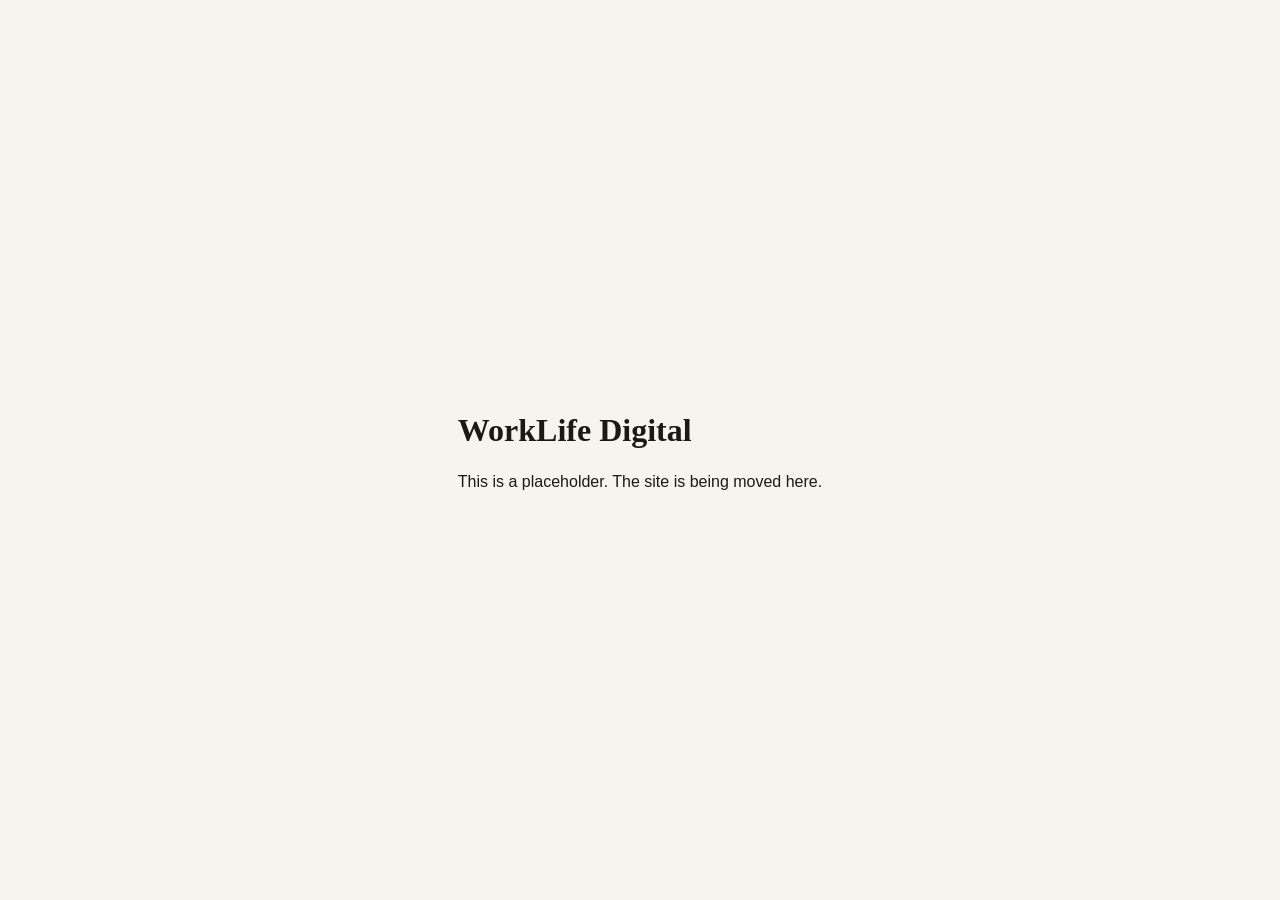
==== index.html @ 9ebdbbd0 "Add a placeholder page for worklife.digital. Co-authored-by: Cursor <cursoragent@cursor.com>" ====
<!DOCTYPE html>
<html lang="en">
<head>
  <meta charset="utf-8">
  <meta name="viewport" content="width=device-width, initial-scale=1">
  <title>WorkLife Digital</title>
  <style>
    body {
      margin: 0;
      min-height: 100vh;
      display: grid;
      place-items: center;
      font-family: Georgia, "Times New Roman", serif;
      background: #f6f4ef;
      color: #1c1915;
    }
    main {
      max-width: 36rem;
      padding: 2rem;
    }
    p {
      font-family: "Segoe UI", sans-serif;
      line-height: 1.5;
    }
  </style>
</head>
<body>
  <main>
    <h1>WorkLife Digital</h1>
    <p>This is a placeholder. The site is being moved here.</p>
  </main>
</body>
</html>
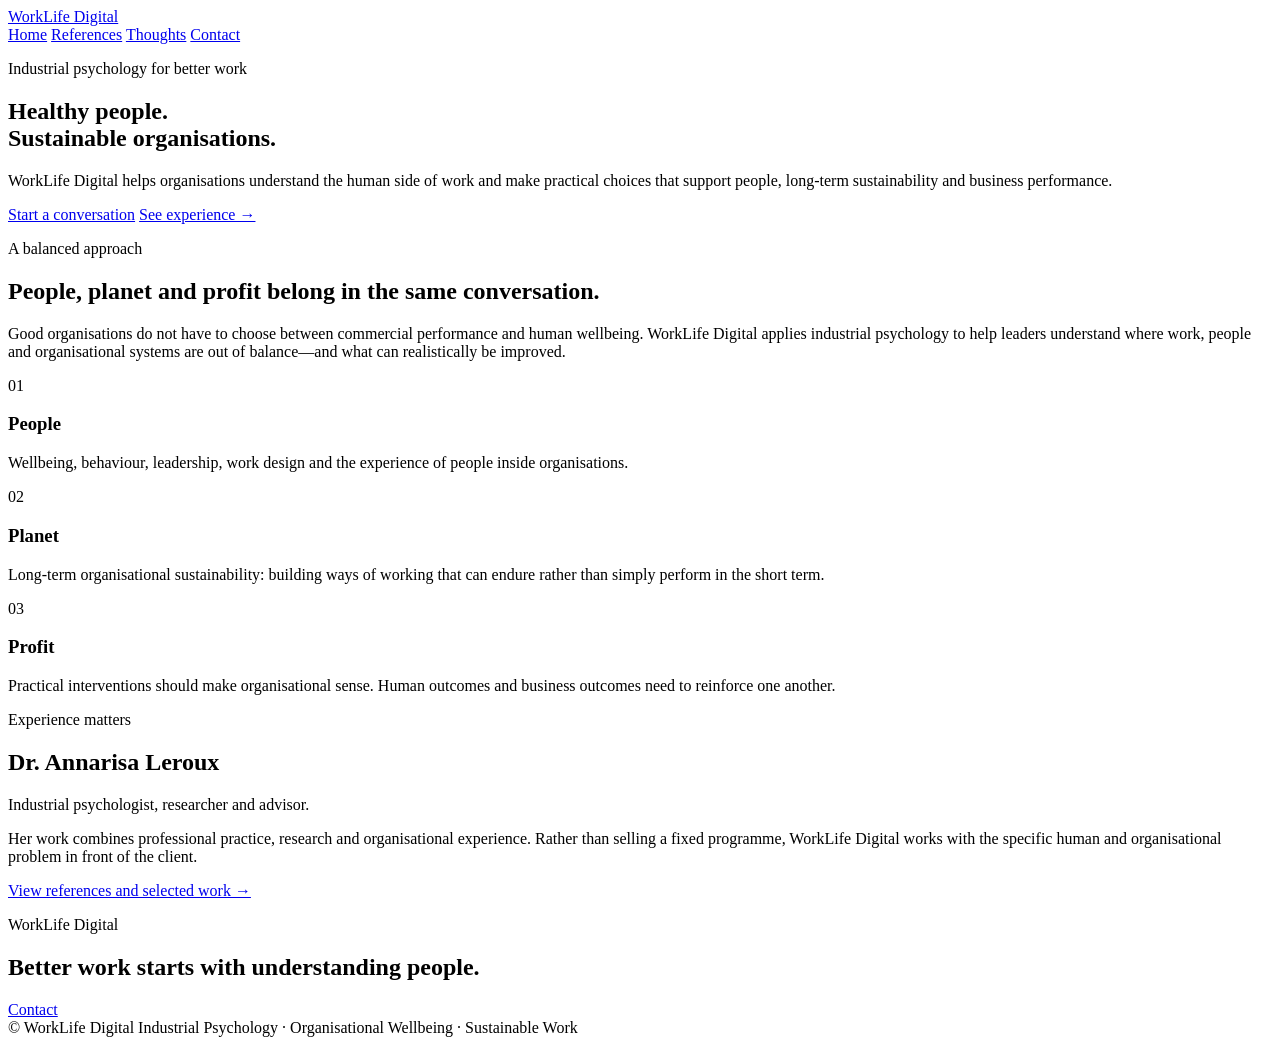
==== commit 8f428e83: "Create simple WorkLife Digital home page" ====
--- a/index.html
+++ b/index.html
@@ -1,33 +1,85 @@
-<!DOCTYPE html>
+<!doctype html>
 <html lang="en">
 <head>
   <meta charset="utf-8">
-  <meta name="viewport" content="width=device-width, initial-scale=1">
-  <title>WorkLife Digital</title>
-  <style>
-    body {
-      margin: 0;
-      min-height: 100vh;
-      display: grid;
-      place-items: center;
-      font-family: Georgia, "Times New Roman", serif;
-      background: #f6f4ef;
-      color: #1c1915;
-    }
-    main {
-      max-width: 36rem;
-      padding: 2rem;
-    }
-    p {
-      font-family: "Segoe UI", sans-serif;
-      line-height: 1.5;
-    }
-  </style>
+  <meta name="viewport" content="width=device-width,initial-scale=1">
+  <meta name="description" content="WorkLife Digital helps organisations create healthier, more sustainable and commercially sound workplaces through industrial psychology.">
+  <title>WorkLife Digital | Industrial Psychology for Sustainable Work</title>
+  <link rel="stylesheet" href="styles.css">
 </head>
 <body>
+  <header class="site-header">
+    <a class="brand" href="index.html">WorkLife Digital</a>
+    <nav aria-label="Primary">
+      <a class="active" href="index.html">Home</a>
+      <a href="references.html">References</a>
+      <a href="thoughts.html">Thoughts</a>
+      <a href="contact.html">Contact</a>
+    </nav>
+  </header>
+
   <main>
-    <h1>WorkLife Digital</h1>
-    <p>This is a placeholder. The site is being moved here.</p>
+    <section class="hero">
+      <div class="hero-copy">
+        <p class="eyebrow">Industrial psychology for better work</p>
+        <h1>Healthy people.<br>Sustainable organisations.</h1>
+        <p class="lead">WorkLife Digital helps organisations understand the human side of work and make practical choices that support people, long-term sustainability and business performance.</p>
+        <div class="actions">
+          <a class="button" href="contact.html">Start a conversation</a>
+          <a class="text-link" href="references.html">See experience →</a>
+        </div>
+      </div>
+      <div class="hero-image" role="img" aria-label="WorkLife Digital"></div>
+    </section>
+
+    <section class="balance section">
+      <div>
+        <p class="eyebrow">A balanced approach</p>
+        <h2>People, planet and profit belong in the same conversation.</h2>
+      </div>
+      <p>Good organisations do not have to choose between commercial performance and human wellbeing. WorkLife Digital applies industrial psychology to help leaders understand where work, people and organisational systems are out of balance—and what can realistically be improved.</p>
+    </section>
+
+    <section class="three-up section" aria-label="People Planet Profit">
+      <article>
+        <span>01</span>
+        <h3>People</h3>
+        <p>Wellbeing, behaviour, leadership, work design and the experience of people inside organisations.</p>
+      </article>
+      <article>
+        <span>02</span>
+        <h3>Planet</h3>
+        <p>Long-term organisational sustainability: building ways of working that can endure rather than simply perform in the short term.</p>
+      </article>
+      <article>
+        <span>03</span>
+        <h3>Profit</h3>
+        <p>Practical interventions should make organisational sense. Human outcomes and business outcomes need to reinforce one another.</p>
+      </article>
+    </section>
+
+    <section class="profile section">
+      <div>
+        <p class="eyebrow">Experience matters</p>
+        <h2>Dr. Annarisa Leroux</h2>
+      </div>
+      <div>
+        <p class="lead small">Industrial psychologist, researcher and advisor.</p>
+        <p>Her work combines professional practice, research and organisational experience. Rather than selling a fixed programme, WorkLife Digital works with the specific human and organisational problem in front of the client.</p>
+        <a class="text-link" href="references.html">View references and selected work →</a>
+      </div>
+    </section>
+
+    <section class="cta section">
+      <p class="eyebrow">WorkLife Digital</p>
+      <h2>Better work starts with understanding people.</h2>
+      <a class="button light" href="contact.html">Contact</a>
+    </section>
   </main>
+
+  <footer>
+    <span>© WorkLife Digital</span>
+    <span>Industrial Psychology · Organisational Wellbeing · Sustainable Work</span>
+  </footer>
 </body>
-</html>
+</html>
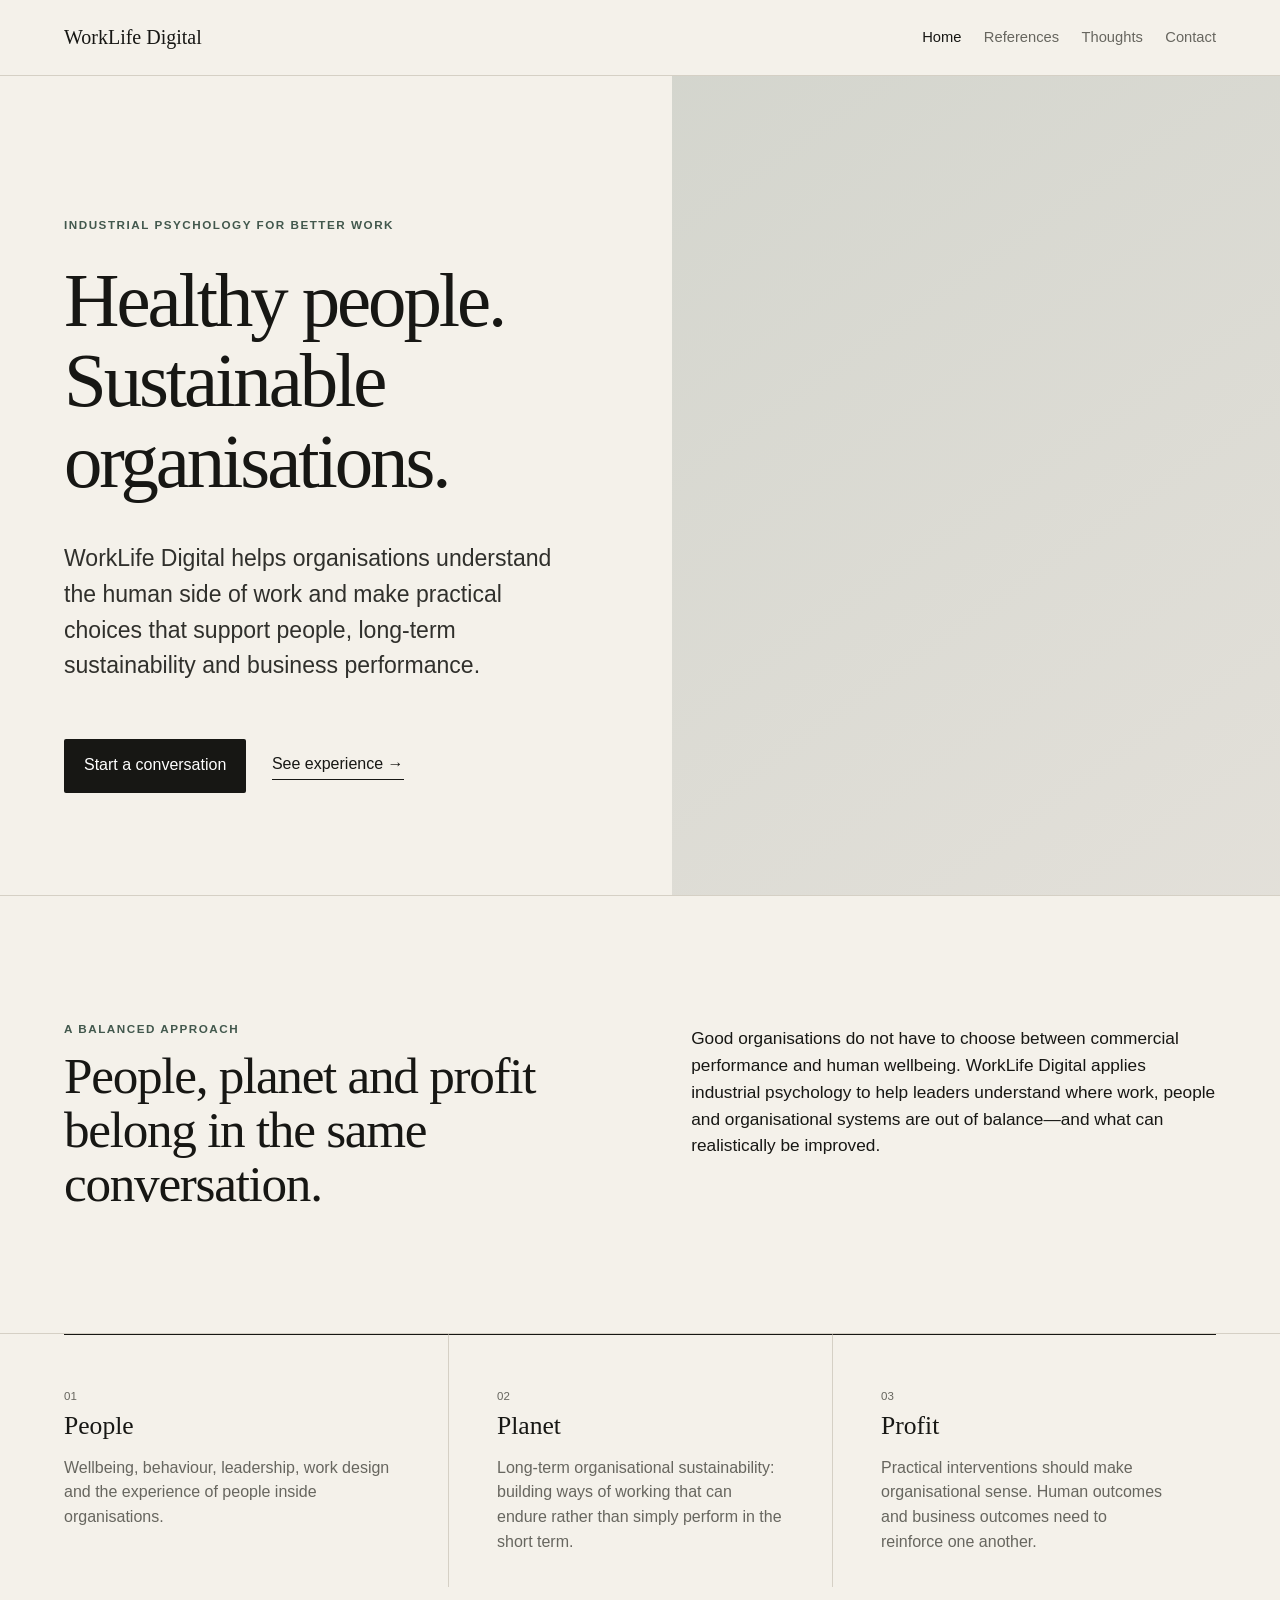
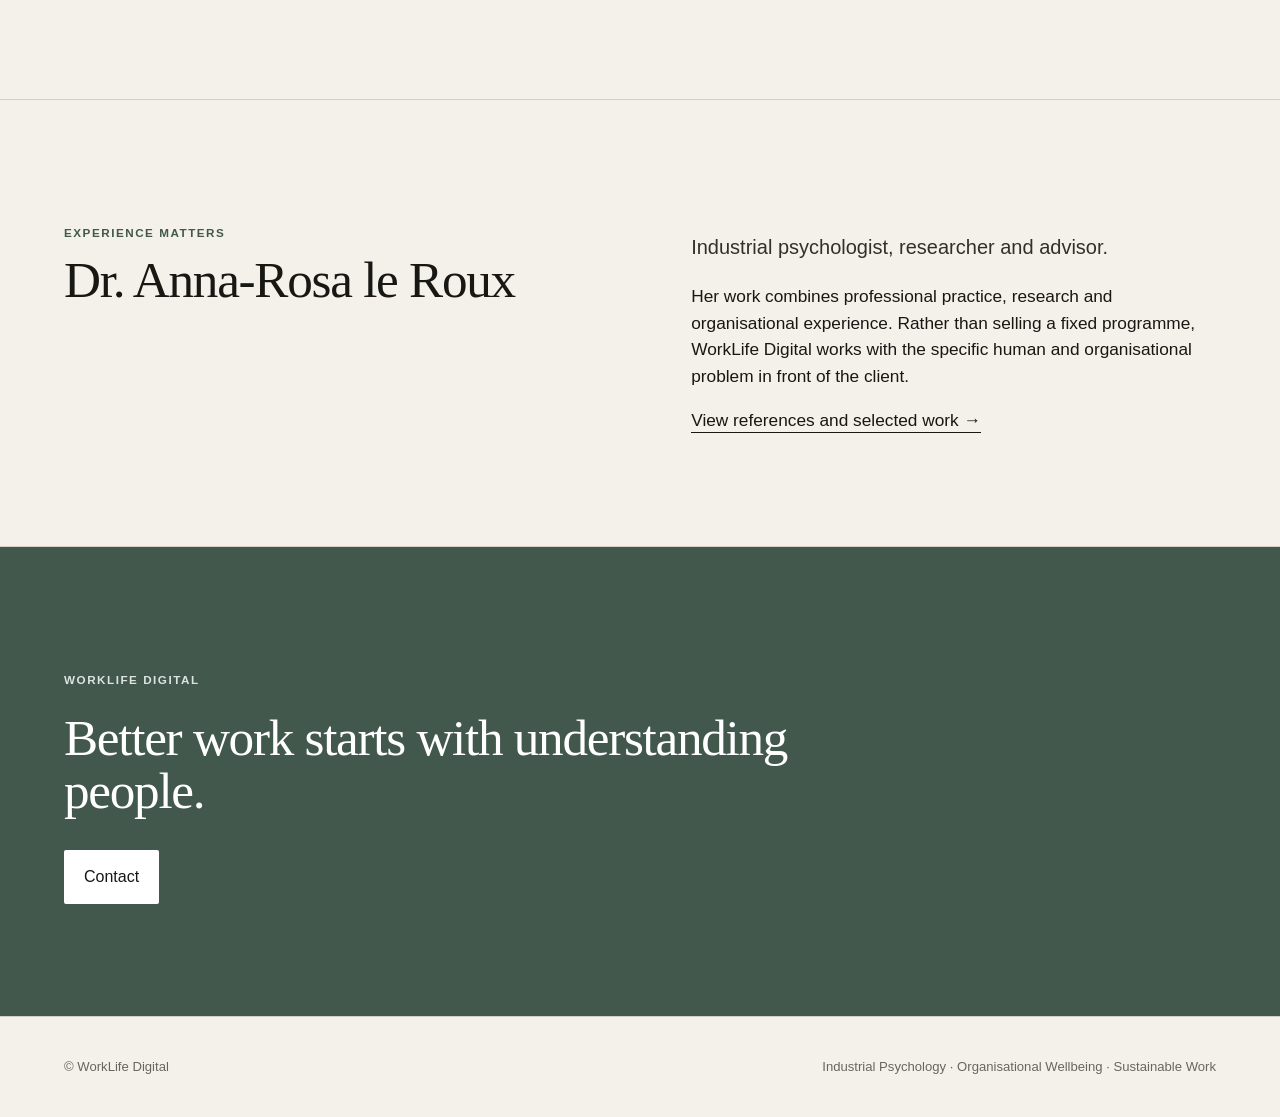
==== commit f869e2c3: "Correct public name to Dr. Anna-Rosa le Roux" ====
--- a/index.html
+++ b/index.html
@@ -61,7 +61,7 @@
     <section class="profile section">
       <div>
         <p class="eyebrow">Experience matters</p>
-        <h2>Dr. Annarisa Leroux</h2>
+        <h2>Dr. Anna-Rosa le Roux</h2>
       </div>
       <div>
         <p class="lead small">Industrial psychologist, researcher and advisor.</p>
--- a/styles.css
+++ b/styles.css
@@ -0,0 +1,62 @@
+:root{
+  --paper:#f4f1ea;
+  --ink:#171714;
+  --muted:#67665f;
+  --line:#d5d0c5;
+  --accent:#42584d;
+  --white:#fff;
+}
+*{box-sizing:border-box}
+html{scroll-behavior:smooth}
+body{margin:0;background:var(--paper);color:var(--ink);font-family:Arial,Helvetica,sans-serif;line-height:1.55}
+a{color:inherit}
+.site-header{height:76px;display:flex;align-items:center;justify-content:space-between;padding:0 5vw;border-bottom:1px solid var(--line);position:sticky;top:0;background:rgba(244,241,234,.96);backdrop-filter:blur(10px);z-index:10}
+.brand{text-decoration:none;font-family:Georgia,"Times New Roman",serif;font-size:1.25rem}
+nav{display:flex;gap:1.4rem}
+nav a{text-decoration:none;color:var(--muted);font-size:.92rem}
+nav a.active,nav a:hover{color:var(--ink)}
+main{max-width:1440px;margin:auto}
+.hero{min-height:72vh;display:grid;grid-template-columns:1.05fr .95fr}
+.hero-copy{padding:10vw 7vw 8vw 5vw;display:flex;flex-direction:column;justify-content:center}
+.hero-image{min-height:560px;background:linear-gradient(145deg,rgba(66,88,77,.18),rgba(23,23,20,.08)),url("assets/hero.jpg") center/cover no-repeat}
+h1,h2,h3{font-family:Georgia,"Times New Roman",serif;font-weight:400;line-height:1.05;margin:.2em 0}
+h1{font-size:clamp(3rem,6vw,6.3rem);letter-spacing:-.04em}
+h2{font-size:clamp(2rem,4vw,4rem);letter-spacing:-.025em}
+h3{font-size:1.6rem}
+.eyebrow{text-transform:uppercase;letter-spacing:.13em;font-size:.73rem;font-weight:700;color:var(--accent)}
+.lead{font-size:clamp(1.1rem,1.8vw,1.45rem);max-width:42rem;color:#30302c}
+.lead.small{font-size:1.25rem}
+.actions{display:flex;align-items:center;gap:1.6rem;margin-top:2rem}
+.button{display:inline-block;text-decoration:none;background:var(--ink);color:var(--white);padding:.9rem 1.25rem;border-radius:2px}
+.button.light{background:var(--white);color:var(--ink)}
+.text-link{text-decoration:none;border-bottom:1px solid currentColor;padding-bottom:.12rem}
+.section{padding:7rem 5vw;border-top:1px solid var(--line)}
+.balance,.profile{display:grid;grid-template-columns:1fr 1fr;gap:8vw;align-items:start}
+.balance>p,.profile>div:last-child{max-width:42rem;font-size:1.08rem}
+.three-up{display:grid;grid-template-columns:repeat(3,1fr);gap:0;padding-top:0}
+.three-up article{padding:3rem 3rem 1rem 0;border-top:1px solid var(--ink)}
+.three-up article+article{padding-left:3rem;border-left:1px solid var(--line)}
+.three-up span{font-size:.72rem;color:var(--muted)}
+.three-up p{color:var(--muted);max-width:24rem}
+.cta{background:var(--accent);color:var(--white);min-height:360px;display:flex;flex-direction:column;align-items:flex-start;justify-content:center}
+.cta .eyebrow{color:#dce4df}
+.cta h2{max-width:760px;margin-bottom:2rem}
+.page-intro{padding:9rem 5vw 5rem;max-width:900px}
+.page-intro p:last-child{max-width:700px}
+.list{padding:0 5vw 7rem}
+.list article{display:grid;grid-template-columns:220px 1fr;gap:2rem;padding:2rem 0;border-top:1px solid var(--line)}
+.list article:last-child{border-bottom:1px solid var(--line)}
+.list .meta{color:var(--muted);font-size:.9rem}
+.placeholder{color:var(--muted);font-style:italic}
+.contact-card{margin:0 5vw 8rem;padding:4rem;background:var(--white);max-width:760px}
+.contact-card p{max-width:580px}
+footer{display:flex;justify-content:space-between;gap:2rem;padding:2.5rem 5vw;color:var(--muted);font-size:.82rem;border-top:1px solid var(--line)}
+@media(max-width:800px){
+  .site-header{height:auto;min-height:70px;align-items:flex-start;padding-top:1rem;padding-bottom:1rem;gap:1rem}
+  nav{gap:.8rem;flex-wrap:wrap;justify-content:flex-end}
+  .hero{grid-template-columns:1fr}.hero-copy{padding:7rem 5vw 4rem}.hero-image{min-height:45vh}
+  .balance,.profile,.three-up{grid-template-columns:1fr}
+  .three-up article,.three-up article+article{padding:2rem 0;border-left:0}
+  .list article{grid-template-columns:1fr;gap:.5rem}
+  footer{flex-direction:column}
+}
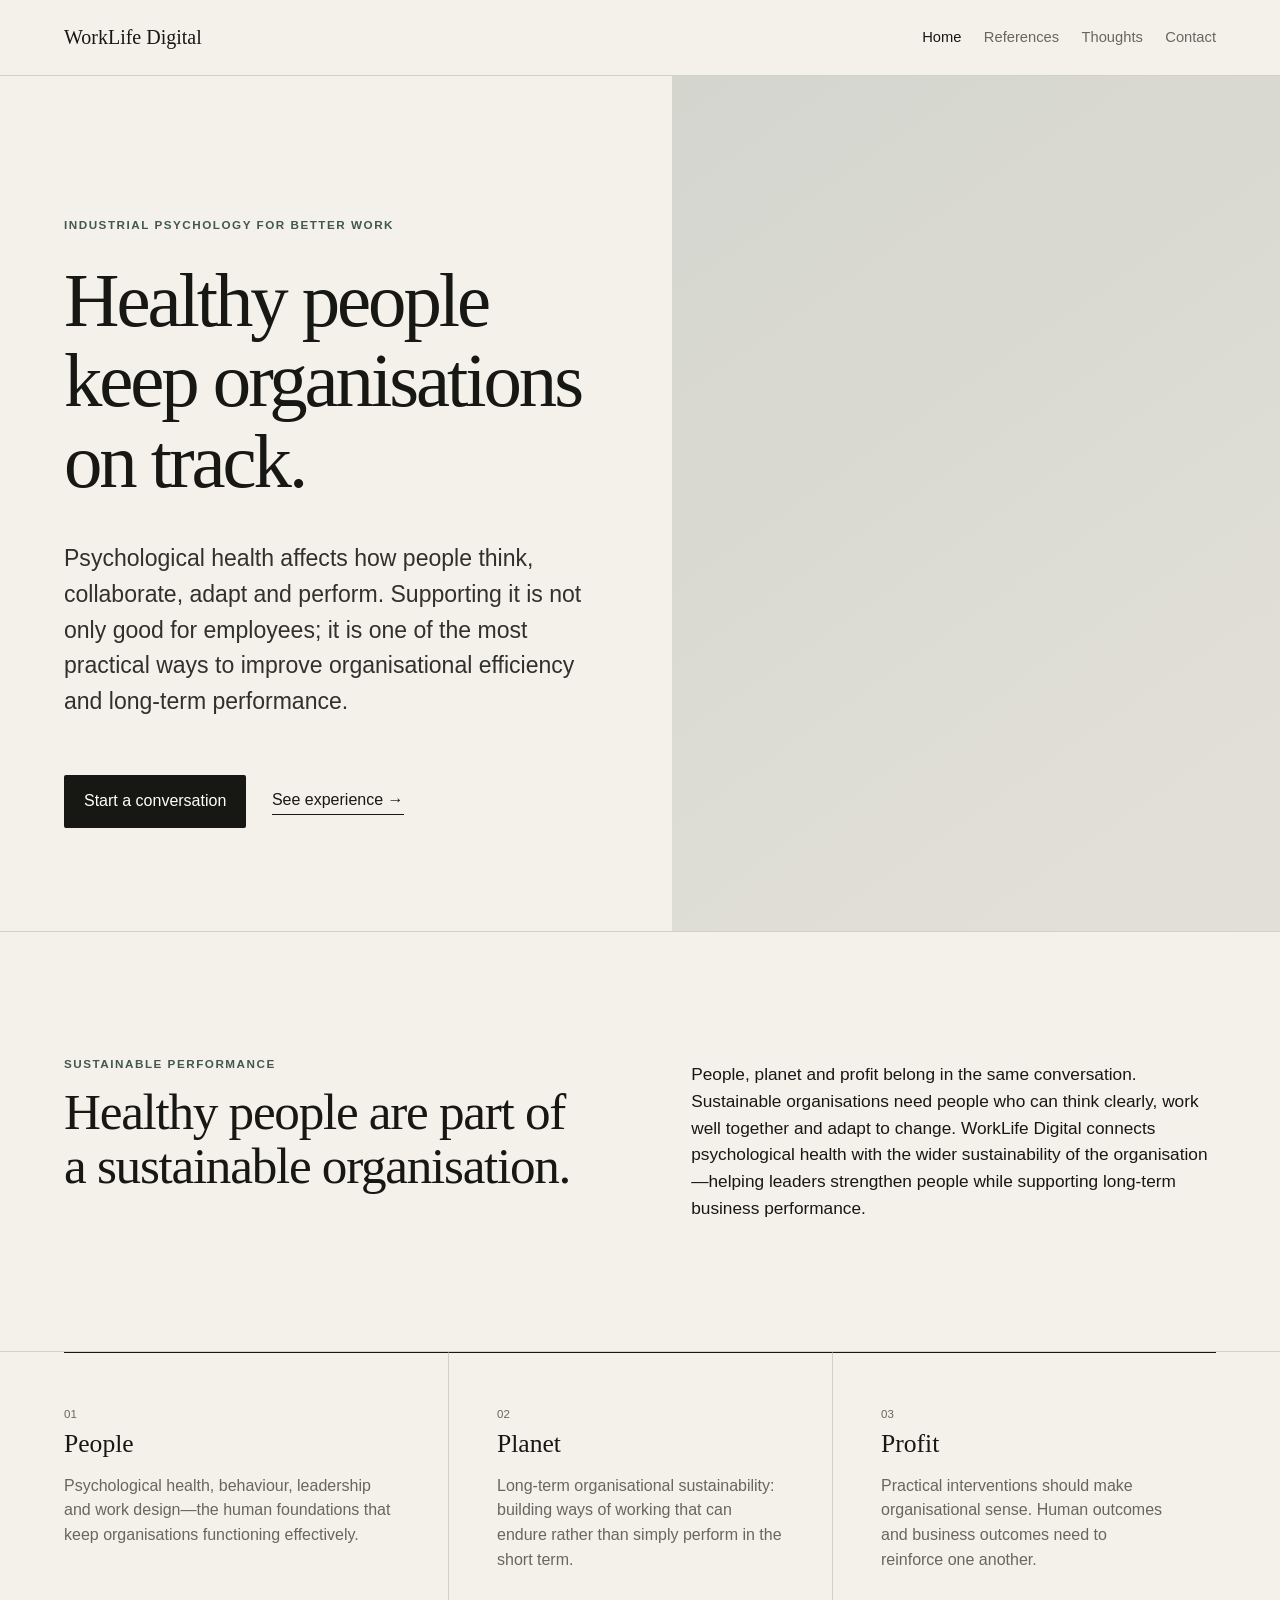
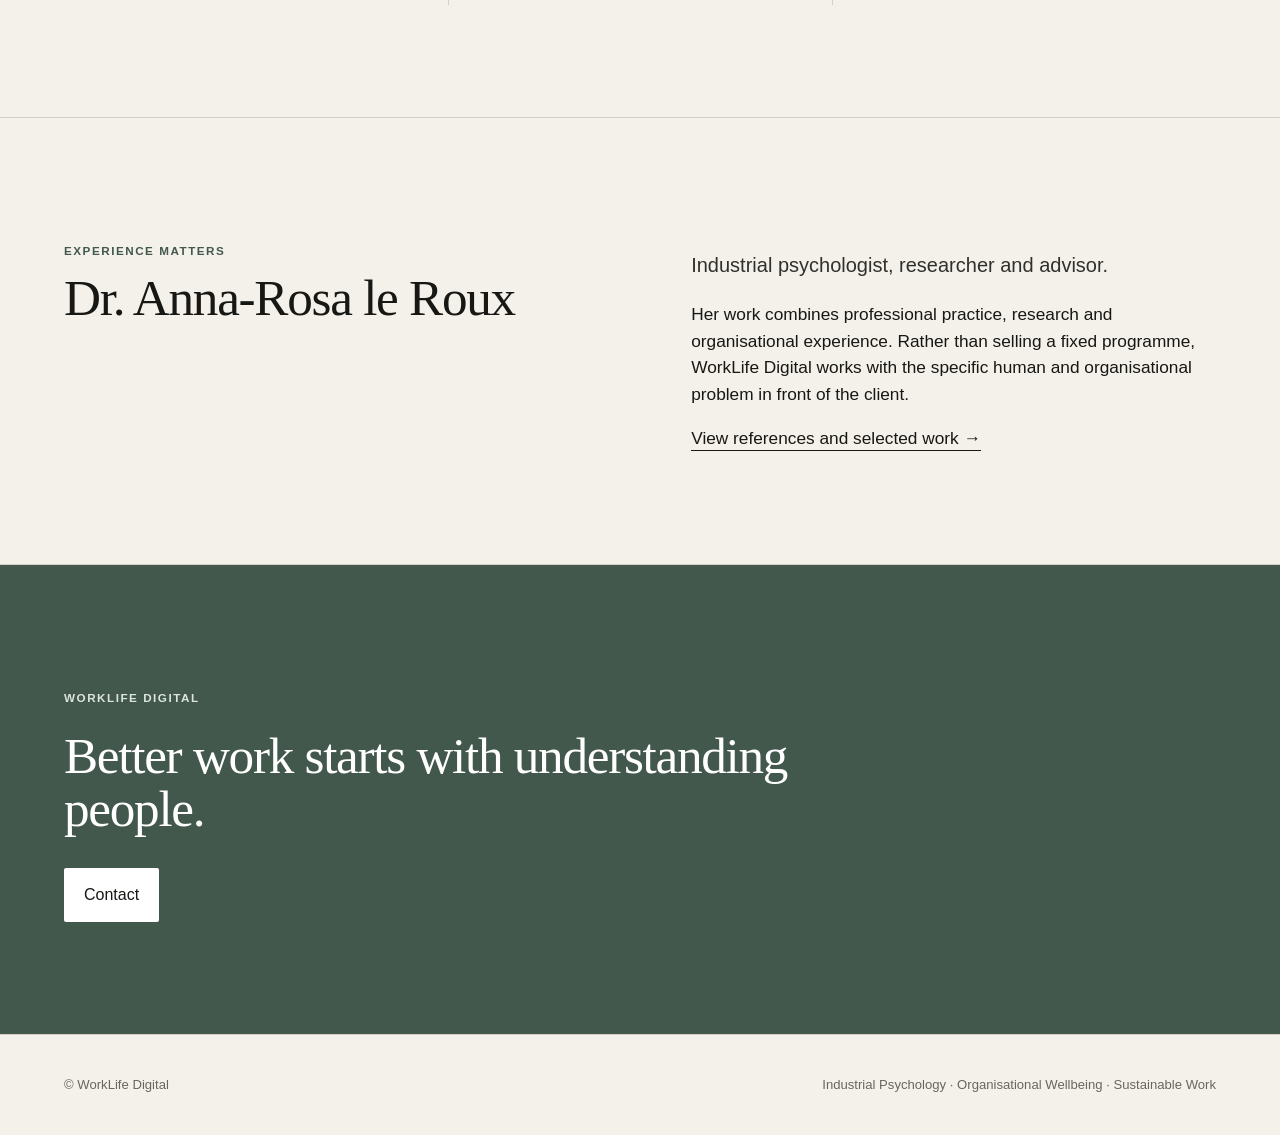
==== commit 6d2329ef: "Refocus homepage on psychological health and sustainable performance" ====
--- a/index.html
+++ b/index.html
@@ -22,8 +22,8 @@
     <section class="hero">
       <div class="hero-copy">
         <p class="eyebrow">Industrial psychology for better work</p>
-        <h1>Healthy people.<br>Sustainable organisations.</h1>
-        <p class="lead">WorkLife Digital helps organisations understand the human side of work and make practical choices that support people, long-term sustainability and business performance.</p>
+        <h1>Healthy people keep organisations on track.</h1>
+        <p class="lead">Psychological health affects how people think, collaborate, adapt and perform. Supporting it is not only good for employees; it is one of the most practical ways to improve organisational efficiency and long-term performance.</p>
         <div class="actions">
           <a class="button" href="contact.html">Start a conversation</a>
           <a class="text-link" href="references.html">See experience →</a>
@@ -34,17 +34,17 @@
 
     <section class="balance section">
       <div>
-        <p class="eyebrow">A balanced approach</p>
-        <h2>People, planet and profit belong in the same conversation.</h2>
+        <p class="eyebrow">Sustainable performance</p>
+        <h2>Healthy people are part of a sustainable organisation.</h2>
       </div>
-      <p>Good organisations do not have to choose between commercial performance and human wellbeing. WorkLife Digital applies industrial psychology to help leaders understand where work, people and organisational systems are out of balance—and what can realistically be improved.</p>
+      <p>People, planet and profit belong in the same conversation. Sustainable organisations need people who can think clearly, work well together and adapt to change. WorkLife Digital connects psychological health with the wider sustainability of the organisation—helping leaders strengthen people while supporting long-term business performance.</p>
     </section>
 
     <section class="three-up section" aria-label="People Planet Profit">
       <article>
         <span>01</span>
         <h3>People</h3>
-        <p>Wellbeing, behaviour, leadership, work design and the experience of people inside organisations.</p>
+        <p>Psychological health, behaviour, leadership and work design—the human foundations that keep organisations functioning effectively.</p>
       </article>
       <article>
         <span>02</span>
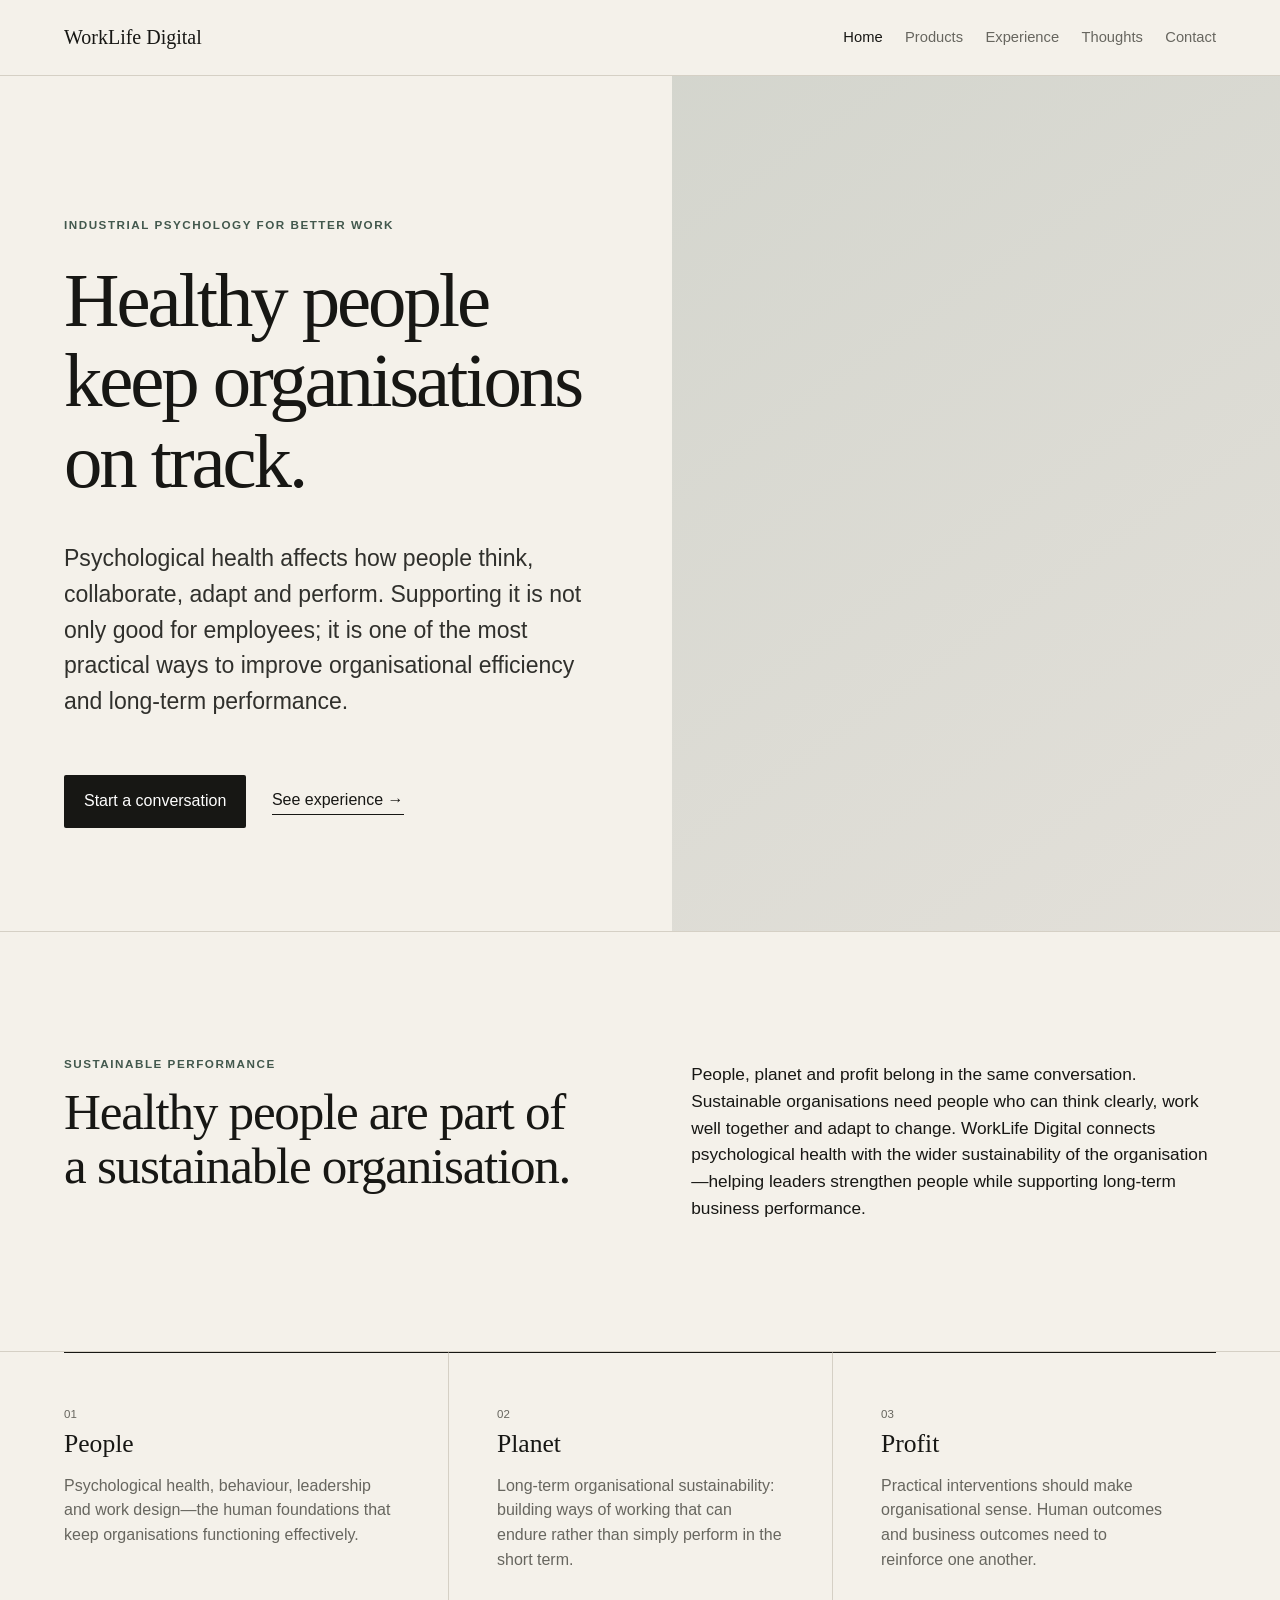
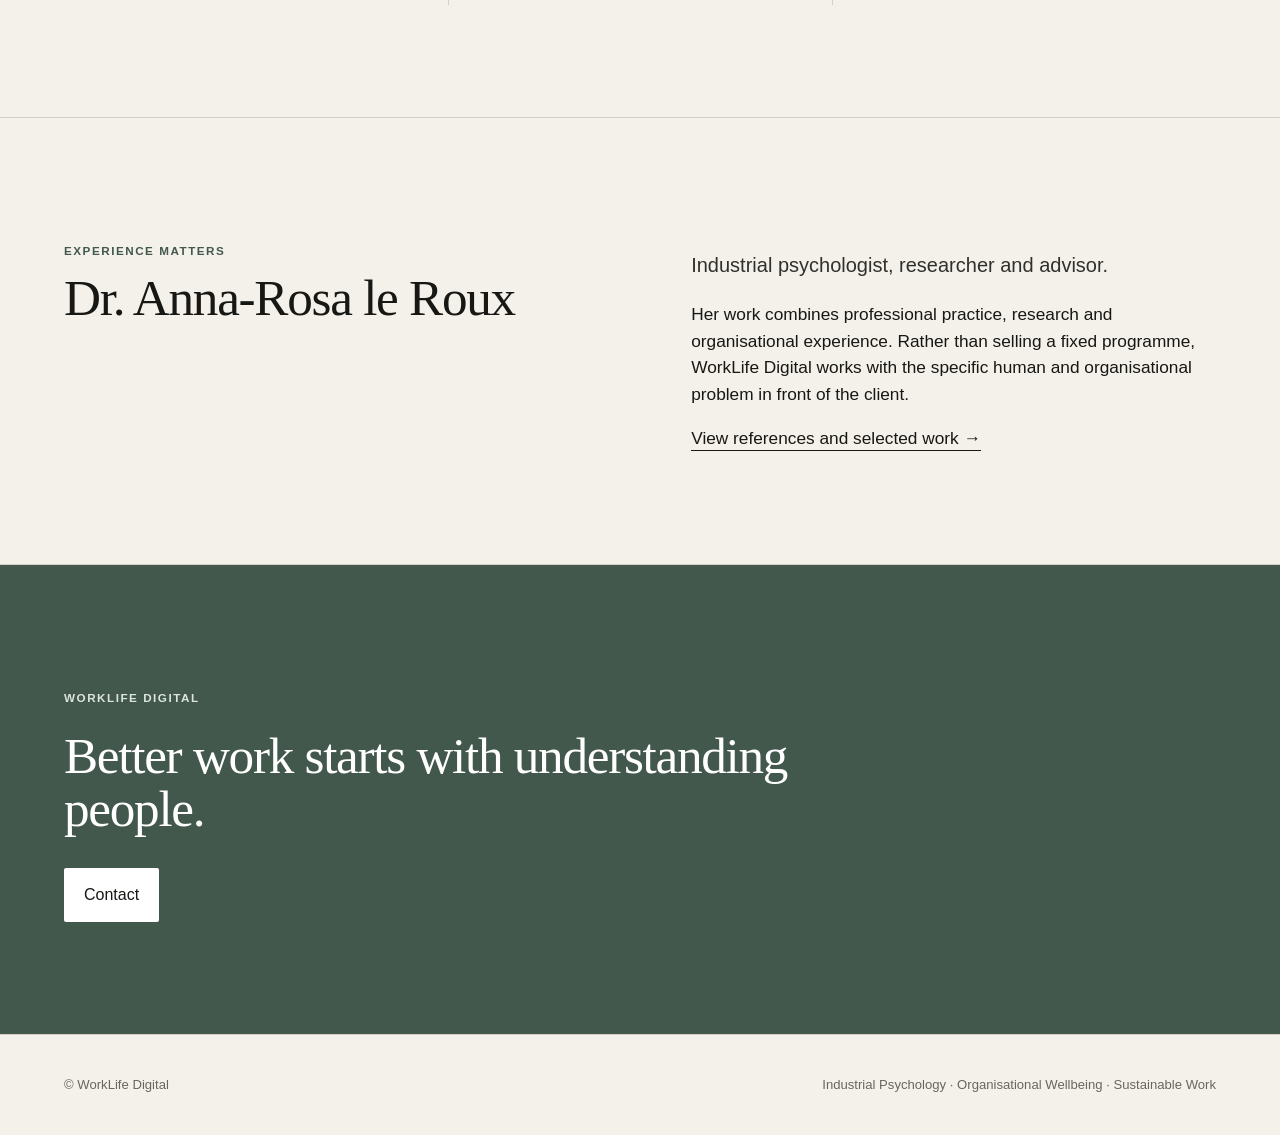
==== commit d93364be: "Add products and experience navigation" ====
--- a/index.html
+++ b/index.html
@@ -10,12 +10,7 @@
 <body>
   <header class="site-header">
     <a class="brand" href="index.html">WorkLife Digital</a>
-    <nav aria-label="Primary">
-      <a class="active" href="index.html">Home</a>
-      <a href="references.html">References</a>
-      <a href="thoughts.html">Thoughts</a>
-      <a href="contact.html">Contact</a>
-    </nav>
+    <nav aria-label="Primary"><a class="active" href="index.html">Home</a><a href="products.html">Products</a><a href="references.html">Experience</a><a href="thoughts.html">Thoughts</a><a href="contact.html">Contact</a></nav>
   </header>
 
   <main>
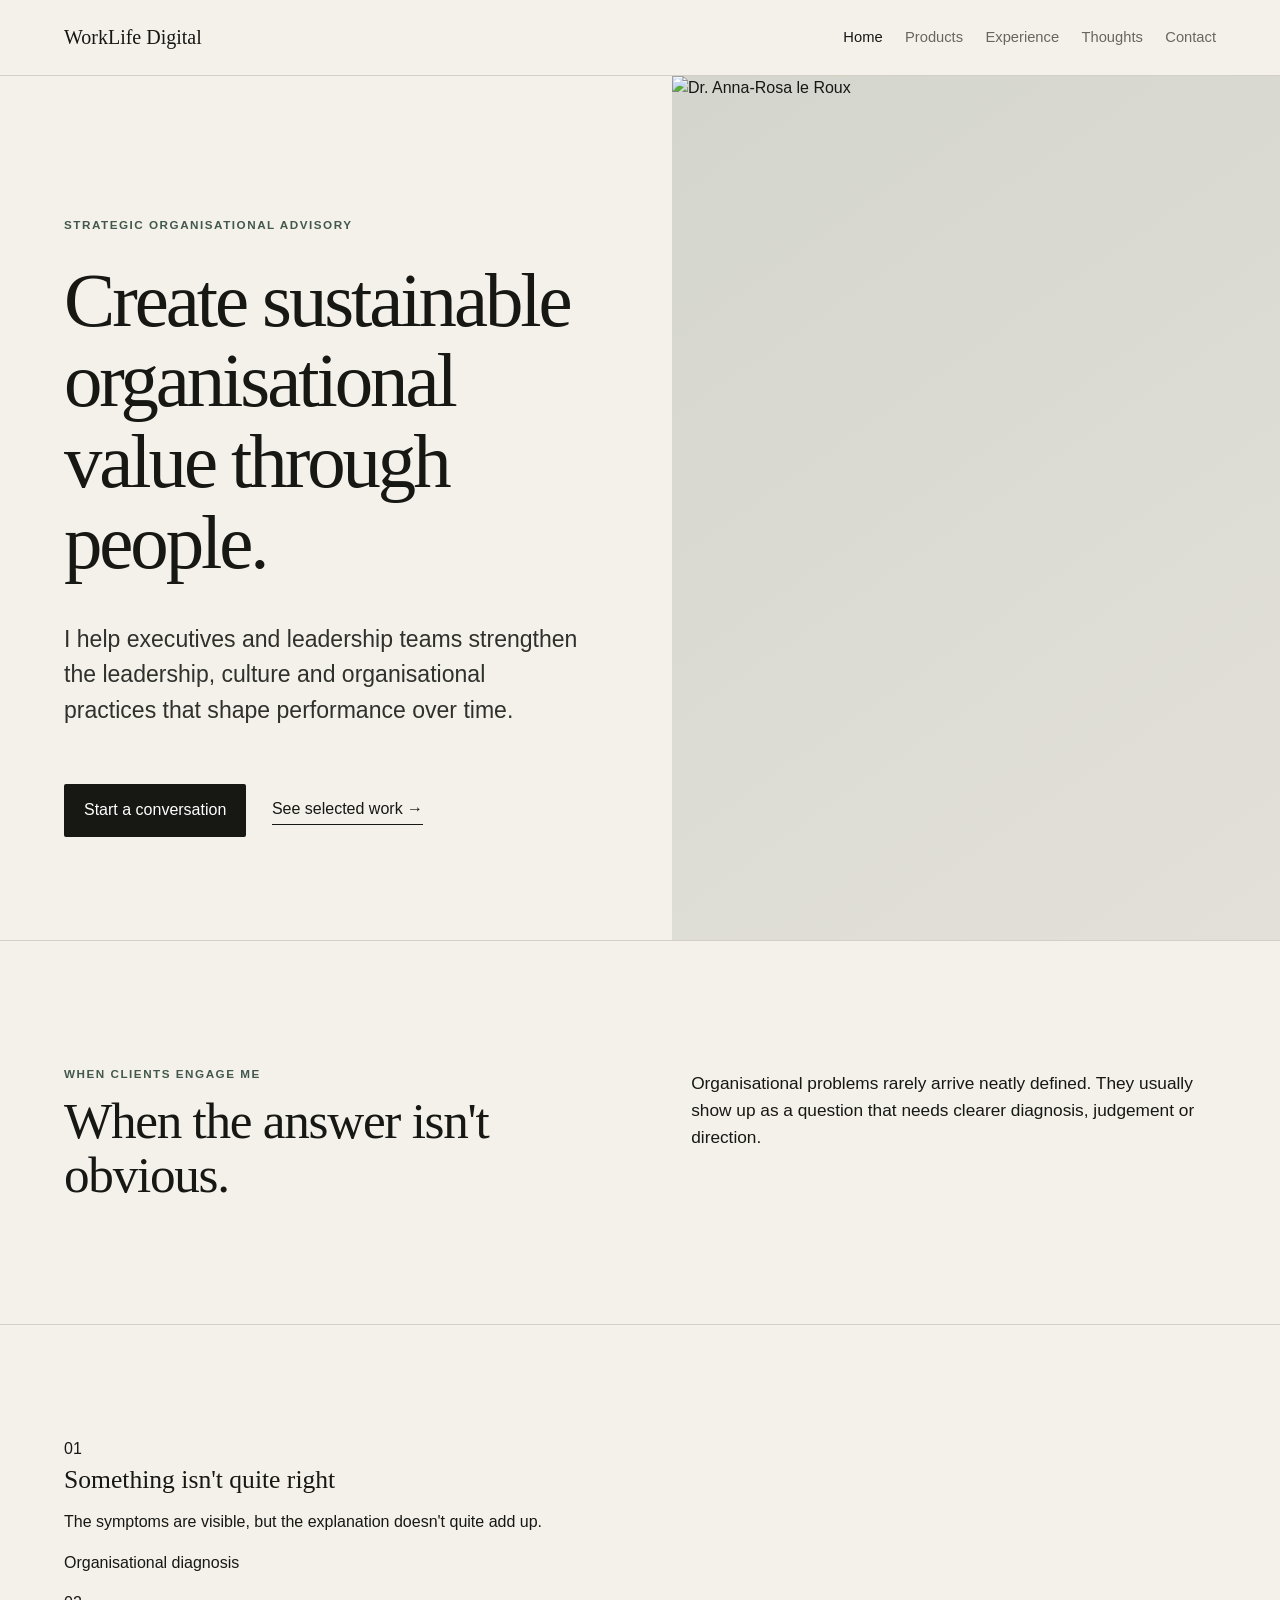
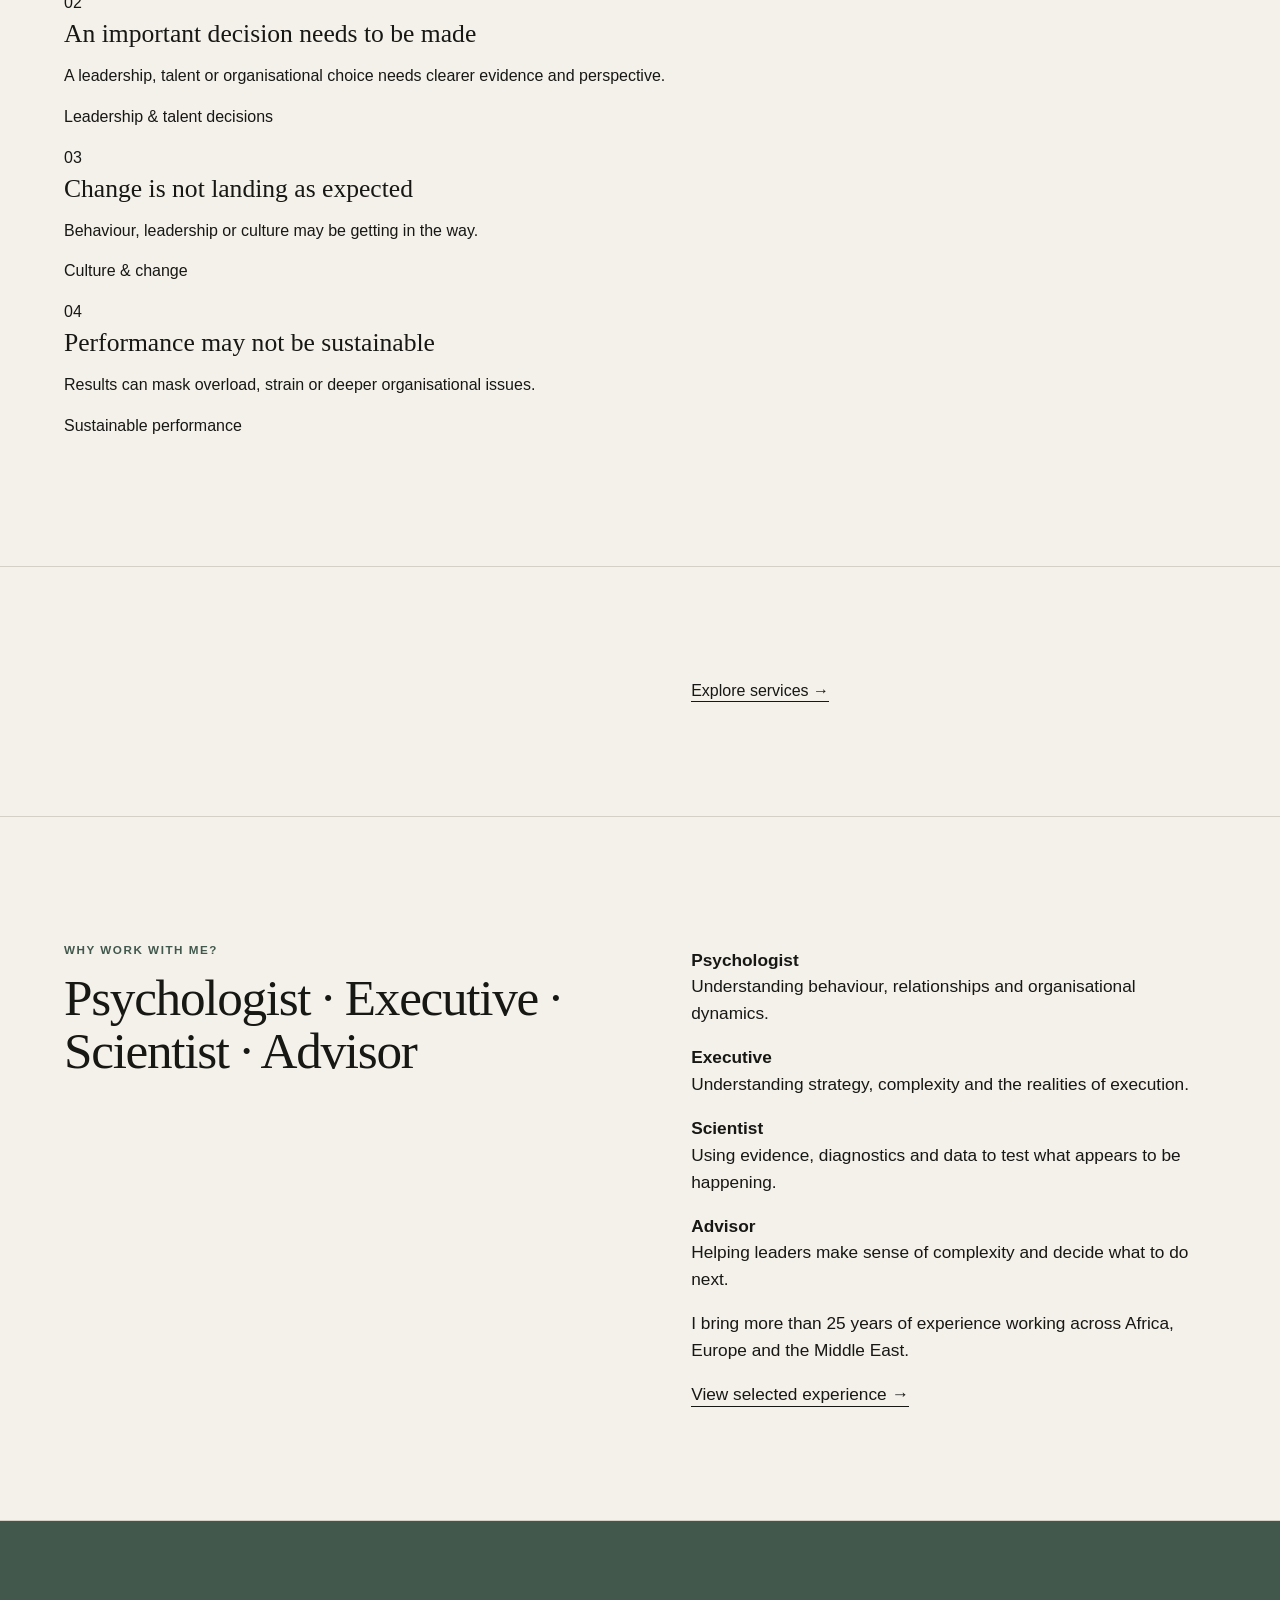
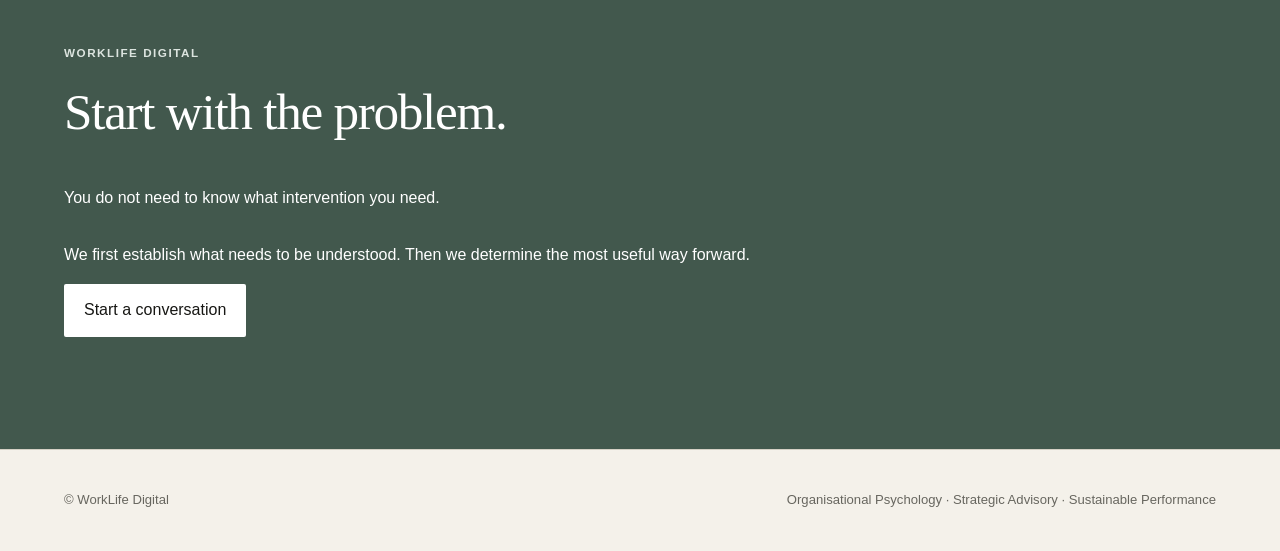
==== commit bdc19dc8: "Launch redesigned WorkLife Digital website" ====
--- a/index.html
+++ b/index.html
@@ -3,9 +3,9 @@
 <head>
   <meta charset="utf-8">
   <meta name="viewport" content="width=device-width,initial-scale=1">
-  <meta name="description" content="WorkLife Digital helps organisations create healthier, more sustainable and commercially sound workplaces through industrial psychology.">
-  <title>WorkLife Digital | Industrial Psychology for Sustainable Work</title>
-  <link rel="stylesheet" href="styles.css">
+  <meta name="description" content="WorkLife Digital helps executives and leadership teams see organisational problems differently and know what to do next.">
+  <title>WorkLife Digital | Strategic Organisational Advisory</title>
+  <link rel="stylesheet" href="styles.css?v=20261003-2">
 </head>
 <body>
   <header class="site-header">
@@ -16,65 +16,86 @@
   <main>
     <section class="hero">
       <div class="hero-copy">
-        <p class="eyebrow">Industrial psychology for better work</p>
-        <h1>Healthy people keep organisations on track.</h1>
-        <p class="lead">Psychological health affects how people think, collaborate, adapt and perform. Supporting it is not only good for employees; it is one of the most practical ways to improve organisational efficiency and long-term performance.</p>
+        <p class="eyebrow">Strategic organisational advisory</p>
+        <h1>Create sustainable organisational value through people.</h1>
+        <p class="lead">I help executives and leadership teams strengthen the leadership, culture and organisational practices that shape performance over time.</p>
         <div class="actions">
           <a class="button" href="contact.html">Start a conversation</a>
-          <a class="text-link" href="references.html">See experience →</a>
+          <a class="text-link" href="references.html">See selected work →</a>
         </div>
       </div>
-      <div class="hero-image" role="img" aria-label="WorkLife Digital"></div>
+      <div class="hero-image"><img src="https://staging.worklife.digital/3be79a5a-cafb-4844-acfb-c3999b5a9b02_3.png?v=2" alt="Dr. Anna-Rosa le Roux"></div>
     </section>
 
     <section class="balance section">
       <div>
-        <p class="eyebrow">Sustainable performance</p>
-        <h2>Healthy people are part of a sustainable organisation.</h2>
+        <p class="eyebrow">When clients engage me</p>
+        <h2>When the answer isn't obvious.</h2>
       </div>
-      <p>People, planet and profit belong in the same conversation. Sustainable organisations need people who can think clearly, work well together and adapt to change. WorkLife Digital connects psychological health with the wider sustainability of the organisation—helping leaders strengthen people while supporting long-term business performance.</p>
+      <p>Organisational problems rarely arrive neatly defined. They usually show up as a question that needs clearer diagnosis, judgement or direction.</p>
     </section>
 
-    <section class="three-up section" aria-label="People Planet Profit">
+    <section class="four-grid section" aria-label="When clients engage WorkLife Digital">
       <article>
         <span>01</span>
-        <h3>People</h3>
-        <p>Psychological health, behaviour, leadership and work design—the human foundations that keep organisations functioning effectively.</p>
+        <h3>Something isn't quite right</h3>
+        <p>The symptoms are visible, but the explanation doesn't quite add up.</p>
+        <p class="service-label">Organisational diagnosis</p>
       </article>
       <article>
         <span>02</span>
-        <h3>Planet</h3>
-        <p>Long-term organisational sustainability: building ways of working that can endure rather than simply perform in the short term.</p>
+        <h3>An important decision needs to be made</h3>
+        <p>A leadership, talent or organisational choice needs clearer evidence and perspective.</p>
+        <p class="service-label">Leadership &amp; talent decisions</p>
       </article>
       <article>
         <span>03</span>
-        <h3>Profit</h3>
-        <p>Practical interventions should make organisational sense. Human outcomes and business outcomes need to reinforce one another.</p>
+        <h3>Change is not landing as expected</h3>
+        <p>Behaviour, leadership or culture may be getting in the way.</p>
+        <p class="service-label">Culture &amp; change</p>
       </article>
+      <article>
+        <span>04</span>
+        <h3>Performance may not be sustainable</h3>
+        <p>Results can mask overload, strain or deeper organisational issues.</p>
+        <p class="service-label">Sustainable performance</p>
+      </article>
+    </section>
+
+    <section class="balance section">
+      <div></div>
+      <div>
+        <a class="text-link" href="products.html">Explore services →</a>
+      </div>
     </section>
 
     <section class="profile section">
       <div>
-        <p class="eyebrow">Experience matters</p>
-        <h2>Dr. Anna-Rosa le Roux</h2>
+        <p class="eyebrow">Why work with me?</p>
+        <h2>Psychologist · Executive · Scientist · Advisor</h2>
       </div>
       <div>
-        <p class="lead small">Industrial psychologist, researcher and advisor.</p>
-        <p>Her work combines professional practice, research and organisational experience. Rather than selling a fixed programme, WorkLife Digital works with the specific human and organisational problem in front of the client.</p>
-        <a class="text-link" href="references.html">View references and selected work →</a>
+        <p><strong>Psychologist</strong><br>Understanding behaviour, relationships and organisational dynamics.</p>
+        <p><strong>Executive</strong><br>Understanding strategy, complexity and the realities of execution.</p>
+        <p><strong>Scientist</strong><br>Using evidence, diagnostics and data to test what appears to be happening.</p>
+        <p><strong>Advisor</strong><br>Helping leaders make sense of complexity and decide what to do next.</p>
+        <p>I bring more than 25 years of experience working across Africa, Europe and the Middle East.</p>
+        <a class="text-link" href="references.html">View selected experience →</a>
       </div>
     </section>
 
     <section class="cta section">
       <p class="eyebrow">WorkLife Digital</p>
-      <h2>Better work starts with understanding people.</h2>
-      <a class="button light" href="contact.html">Contact</a>
+      <h2>Start with the problem.</h2>
+      <p>You do not need to know what intervention you need.</p>
+      <p>We first establish what needs to be understood. Then we determine the most useful way forward.</p>
+      <a class="button light" href="contact.html">Start a conversation</a>
     </section>
   </main>
 
   <footer>
     <span>© WorkLife Digital</span>
-    <span>Industrial Psychology · Organisational Wellbeing · Sustainable Work</span>
+    <span>Organisational Psychology · Strategic Advisory · Sustainable Performance</span>
   </footer>
 </body>
 </html>
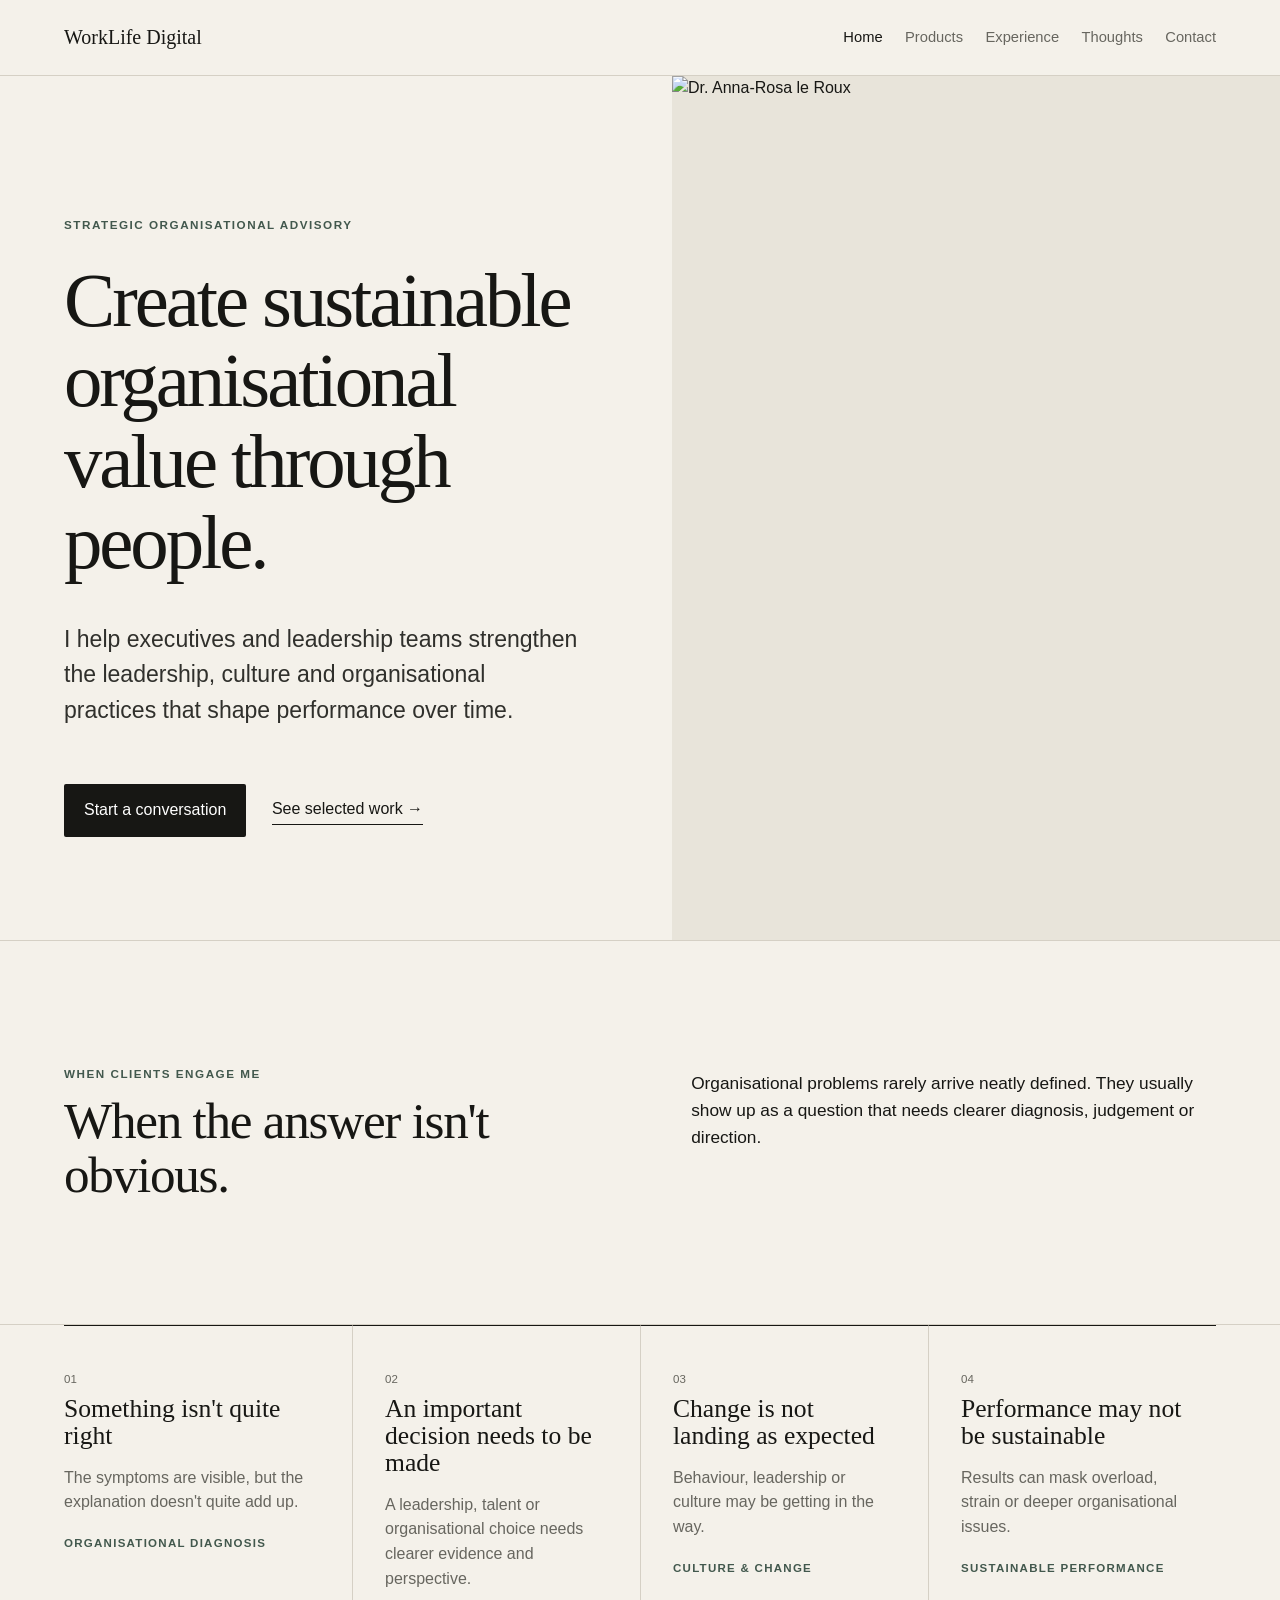
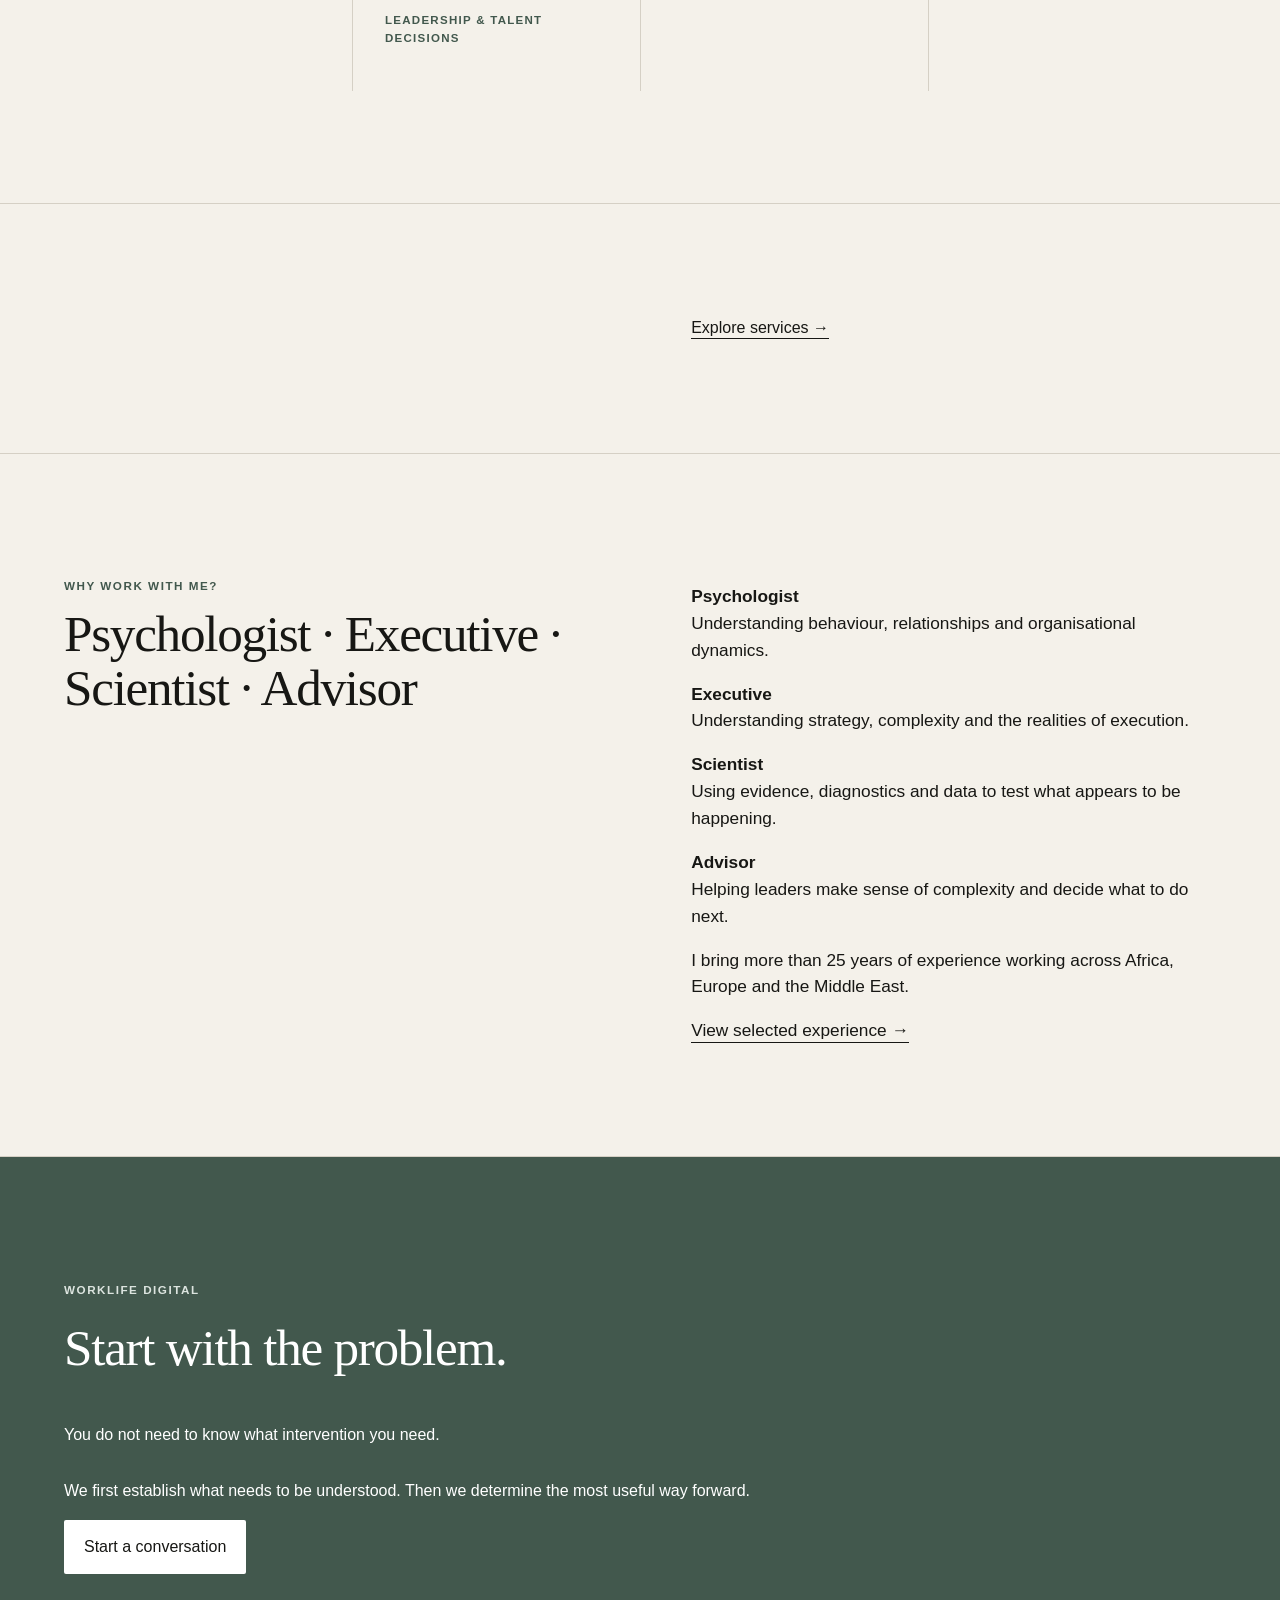
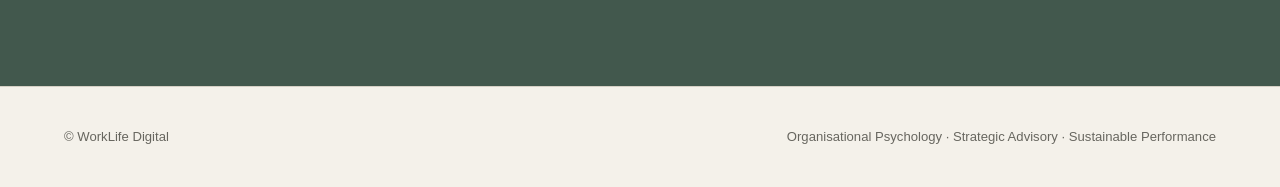
==== commit fb7ce143: "Standardise punctuation to hyphens" ====
--- a/index.html
+++ b/index.html
@@ -1,101 +1,101 @@
 <!doctype html>
 <html lang="en">
 <head>
-  <meta charset="utf-8">
-  <meta name="viewport" content="width=device-width,initial-scale=1">
-  <meta name="description" content="WorkLife Digital helps executives and leadership teams see organisational problems differently and know what to do next.">
-  <title>WorkLife Digital | Strategic Organisational Advisory</title>
-  <link rel="stylesheet" href="styles.css?v=20261003-2">
+ <meta charset="utf-8">
+ <meta name="viewport" content="width=device-width,initial-scale=1">
+ <meta name="description" content="WorkLife Digital helps executives and leadership teams see organisational problems differently and know what to do next.">
+ <title>WorkLife Digital | Strategic Organisational Advisory</title>
+ <link rel="stylesheet" href="styles.css?v=20261003-2">
 </head>
 <body>
-  <header class="site-header">
-    <a class="brand" href="index.html">WorkLife Digital</a>
-    <nav aria-label="Primary"><a class="active" href="index.html">Home</a><a href="products.html">Products</a><a href="references.html">Experience</a><a href="thoughts.html">Thoughts</a><a href="contact.html">Contact</a></nav>
-  </header>
+ <header class="site-header">
+ <a class="brand" href="index.html">WorkLife Digital</a>
+ <nav aria-label="Primary"><a class="active" href="index.html">Home</a><a href="products.html">Products</a><a href="references.html">Experience</a><a href="thoughts.html">Thoughts</a><a href="contact.html">Contact</a></nav>
+ </header>
 
-  <main>
-    <section class="hero">
-      <div class="hero-copy">
-        <p class="eyebrow">Strategic organisational advisory</p>
-        <h1>Create sustainable organisational value through people.</h1>
-        <p class="lead">I help executives and leadership teams strengthen the leadership, culture and organisational practices that shape performance over time.</p>
-        <div class="actions">
-          <a class="button" href="contact.html">Start a conversation</a>
-          <a class="text-link" href="references.html">See selected work →</a>
-        </div>
-      </div>
-      <div class="hero-image"><img src="https://staging.worklife.digital/3be79a5a-cafb-4844-acfb-c3999b5a9b02_3.png?v=2" alt="Dr. Anna-Rosa le Roux"></div>
-    </section>
+ <main>
+ <section class="hero">
+ <div class="hero-copy">
+ <p class="eyebrow">Strategic organisational advisory</p>
+ <h1>Create sustainable organisational value through people.</h1>
+ <p class="lead">I help executives and leadership teams strengthen the leadership, culture and organisational practices that shape performance over time.</p>
+ <div class="actions">
+ <a class="button" href="contact.html">Start a conversation</a>
+ <a class="text-link" href="references.html">See selected work →</a>
+ </div>
+ </div>
+ <div class="hero-image"><img src="https://staging.worklife.digital/3be79a5a-cafb-4844-acfb-c3999b5a9b02_3.png?v=2" alt="Dr. Anna-Rosa le Roux"></div>
+ </section>
 
-    <section class="balance section">
-      <div>
-        <p class="eyebrow">When clients engage me</p>
-        <h2>When the answer isn't obvious.</h2>
-      </div>
-      <p>Organisational problems rarely arrive neatly defined. They usually show up as a question that needs clearer diagnosis, judgement or direction.</p>
-    </section>
+ <section class="balance section">
+ <div>
+ <p class="eyebrow">When clients engage me</p>
+ <h2>When the answer isn't obvious.</h2>
+ </div>
+ <p>Organisational problems rarely arrive neatly defined. They usually show up as a question that needs clearer diagnosis, judgement or direction.</p>
+ </section>
 
-    <section class="four-grid section" aria-label="When clients engage WorkLife Digital">
-      <article>
-        <span>01</span>
-        <h3>Something isn't quite right</h3>
-        <p>The symptoms are visible, but the explanation doesn't quite add up.</p>
-        <p class="service-label">Organisational diagnosis</p>
-      </article>
-      <article>
-        <span>02</span>
-        <h3>An important decision needs to be made</h3>
-        <p>A leadership, talent or organisational choice needs clearer evidence and perspective.</p>
-        <p class="service-label">Leadership &amp; talent decisions</p>
-      </article>
-      <article>
-        <span>03</span>
-        <h3>Change is not landing as expected</h3>
-        <p>Behaviour, leadership or culture may be getting in the way.</p>
-        <p class="service-label">Culture &amp; change</p>
-      </article>
-      <article>
-        <span>04</span>
-        <h3>Performance may not be sustainable</h3>
-        <p>Results can mask overload, strain or deeper organisational issues.</p>
-        <p class="service-label">Sustainable performance</p>
-      </article>
-    </section>
+ <section class="four-grid section" aria-label="When clients engage WorkLife Digital">
+ <article>
+ <span>01</span>
+ <h3>Something isn't quite right</h3>
+ <p>The symptoms are visible, but the explanation doesn't quite add up.</p>
+ <p class="service-label">Organisational diagnosis</p>
+ </article>
+ <article>
+ <span>02</span>
+ <h3>An important decision needs to be made</h3>
+ <p>A leadership, talent or organisational choice needs clearer evidence and perspective.</p>
+ <p class="service-label">Leadership &amp; talent decisions</p>
+ </article>
+ <article>
+ <span>03</span>
+ <h3>Change is not landing as expected</h3>
+ <p>Behaviour, leadership or culture may be getting in the way.</p>
+ <p class="service-label">Culture &amp; change</p>
+ </article>
+ <article>
+ <span>04</span>
+ <h3>Performance may not be sustainable</h3>
+ <p>Results can mask overload, strain or deeper organisational issues.</p>
+ <p class="service-label">Sustainable performance</p>
+ </article>
+ </section>
 
-    <section class="balance section">
-      <div></div>
-      <div>
-        <a class="text-link" href="products.html">Explore services →</a>
-      </div>
-    </section>
+ <section class="balance section">
+ <div></div>
+ <div>
+ <a class="text-link" href="products.html">Explore services →</a>
+ </div>
+ </section>
 
-    <section class="profile section">
-      <div>
-        <p class="eyebrow">Why work with me?</p>
-        <h2>Psychologist · Executive · Scientist · Advisor</h2>
-      </div>
-      <div>
-        <p><strong>Psychologist</strong><br>Understanding behaviour, relationships and organisational dynamics.</p>
-        <p><strong>Executive</strong><br>Understanding strategy, complexity and the realities of execution.</p>
-        <p><strong>Scientist</strong><br>Using evidence, diagnostics and data to test what appears to be happening.</p>
-        <p><strong>Advisor</strong><br>Helping leaders make sense of complexity and decide what to do next.</p>
-        <p>I bring more than 25 years of experience working across Africa, Europe and the Middle East.</p>
-        <a class="text-link" href="references.html">View selected experience →</a>
-      </div>
-    </section>
+ <section class="profile section">
+ <div>
+ <p class="eyebrow">Why work with me?</p>
+ <h2>Psychologist · Executive · Scientist · Advisor</h2>
+ </div>
+ <div>
+ <p><strong>Psychologist</strong><br>Understanding behaviour, relationships and organisational dynamics.</p>
+ <p><strong>Executive</strong><br>Understanding strategy, complexity and the realities of execution.</p>
+ <p><strong>Scientist</strong><br>Using evidence, diagnostics and data to test what appears to be happening.</p>
+ <p><strong>Advisor</strong><br>Helping leaders make sense of complexity and decide what to do next.</p>
+ <p>I bring more than 25 years of experience working across Africa, Europe and the Middle East.</p>
+ <a class="text-link" href="references.html">View selected experience →</a>
+ </div>
+ </section>
 
-    <section class="cta section">
-      <p class="eyebrow">WorkLife Digital</p>
-      <h2>Start with the problem.</h2>
-      <p>You do not need to know what intervention you need.</p>
-      <p>We first establish what needs to be understood. Then we determine the most useful way forward.</p>
-      <a class="button light" href="contact.html">Start a conversation</a>
-    </section>
-  </main>
+ <section class="cta section">
+ <p class="eyebrow">WorkLife Digital</p>
+ <h2>Start with the problem.</h2>
+ <p>You do not need to know what intervention you need.</p>
+ <p>We first establish what needs to be understood. Then we determine the most useful way forward.</p>
+ <a class="button light" href="contact.html">Start a conversation</a>
+ </section>
+ </main>
 
-  <footer>
-    <span>© WorkLife Digital</span>
-    <span>Organisational Psychology · Strategic Advisory · Sustainable Performance</span>
-  </footer>
+ <footer>
+ <span>© WorkLife Digital</span>
+ <span>Organisational Psychology · Strategic Advisory · Sustainable Performance</span>
+ </footer>
 </body>
 </html>
--- a/styles.css
+++ b/styles.css
@@ -18,7 +18,7 @@
 main{max-width:1440px;margin:auto}
 .hero{min-height:72vh;display:grid;grid-template-columns:1.05fr .95fr}
 .hero-copy{padding:10vw 7vw 8vw 5vw;display:flex;flex-direction:column;justify-content:center}
-.hero-image{min-height:560px;background:linear-gradient(145deg,rgba(66,88,77,.18),rgba(23,23,20,.08)),url("assets/hero.jpg") center/cover no-repeat}
+.hero-image{min-height:560px;overflow:hidden;background:#e8e4da}.hero-image img{width:100%;height:100%;min-height:560px;display:block;object-fit:cover;object-position:center}
 h1,h2,h3{font-family:Georgia,"Times New Roman",serif;font-weight:400;line-height:1.05;margin:.2em 0}
 h1{font-size:clamp(3rem,6vw,6.3rem);letter-spacing:-.04em}
 h2{font-size:clamp(2rem,4vw,4rem);letter-spacing:-.025em}
@@ -59,4 +59,46 @@
   .three-up article,.three-up article+article{padding:2rem 0;border-left:0}
   .list article{grid-template-columns:1fr;gap:.5rem}
   footer{flex-direction:column}
-}+}
+.career-grid{display:grid;grid-template-columns:repeat(2,minmax(0,1fr));gap:1px;background:var(--line);margin-top:3rem;border:1px solid var(--line)}
+.career-grid article{background:var(--paper);padding:2rem}.career-grid p,.product-note{color:var(--muted)}
+@media(max-width:800px){.career-grid{grid-template-columns:1fr}}
+
+
+.four-grid{display:grid;grid-template-columns:repeat(4,minmax(0,1fr));gap:0;padding-top:0}
+.four-grid article{padding:2.5rem 2rem 2rem;border-top:1px solid var(--ink)}
+.four-grid article:first-child{padding-left:0}
+.four-grid article+article{border-left:1px solid var(--line)}
+.four-grid span{font-size:.72rem;color:var(--muted)}
+.four-grid p{color:var(--muted);max-width:22rem}
+.four-grid .service-label{margin-top:1.25rem;color:var(--accent);font-size:.72rem;font-weight:700;letter-spacing:.11em;text-transform:uppercase}
+@media(max-width:1000px){
+  .four-grid{grid-template-columns:repeat(2,minmax(0,1fr))}
+  .four-grid article:nth-child(3){border-left:0}
+  .four-grid article:nth-child(n+3){border-top:1px solid var(--line)}
+}
+@media(max-width:640px){
+  .four-grid{grid-template-columns:1fr}
+  .four-grid article,.four-grid article+article{padding:2rem 0;border-left:0}
+}
+
+
+.article-page{max-width:1000px;margin:0 auto;padding:8rem 5vw}
+.article-header{max-width:900px;margin-bottom:4rem}
+.article-header h1{font-size:clamp(2.8rem,5vw,5.3rem)}
+.article-meta{margin-top:1.5rem;color:var(--muted);font-size:.9rem}
+.article-body{max-width:760px;font-size:1.08rem}
+.article-body h2{font-size:clamp(1.8rem,3vw,2.8rem);margin-top:3.5rem;margin-bottom:1rem}
+.article-body p{margin:0 0 1.35rem}
+.article-body ul{margin:0 0 1.7rem;padding-left:1.4rem}
+.article-body li{margin-bottom:.7rem}
+.article-note{color:var(--muted);padding-bottom:1.5rem;border-bottom:1px solid var(--line)}
+.pull-quote{font-family:Georgia,"Times New Roman",serif;font-size:1.65rem;line-height:1.25;padding:1.5rem 0;border-top:1px solid var(--line);border-bottom:1px solid var(--line)}
+.article-body hr{border:0;border-top:1px solid var(--line);margin:3.5rem 0}
+@media(max-width:800px){.article-page{padding:6rem 5vw}.article-header{margin-bottom:3rem}}
+
+
+.data-table-wrap{overflow-x:auto;margin:2.5rem 0 3rem}
+.data-table{width:100%;border-collapse:collapse;font-size:.92rem}
+.data-table th,.data-table td{padding:.75rem .9rem;border-bottom:1px solid var(--line);text-align:left;vertical-align:top}
+.data-table th{font-size:.72rem;text-transform:uppercase;letter-spacing:.08em;color:var(--accent)}
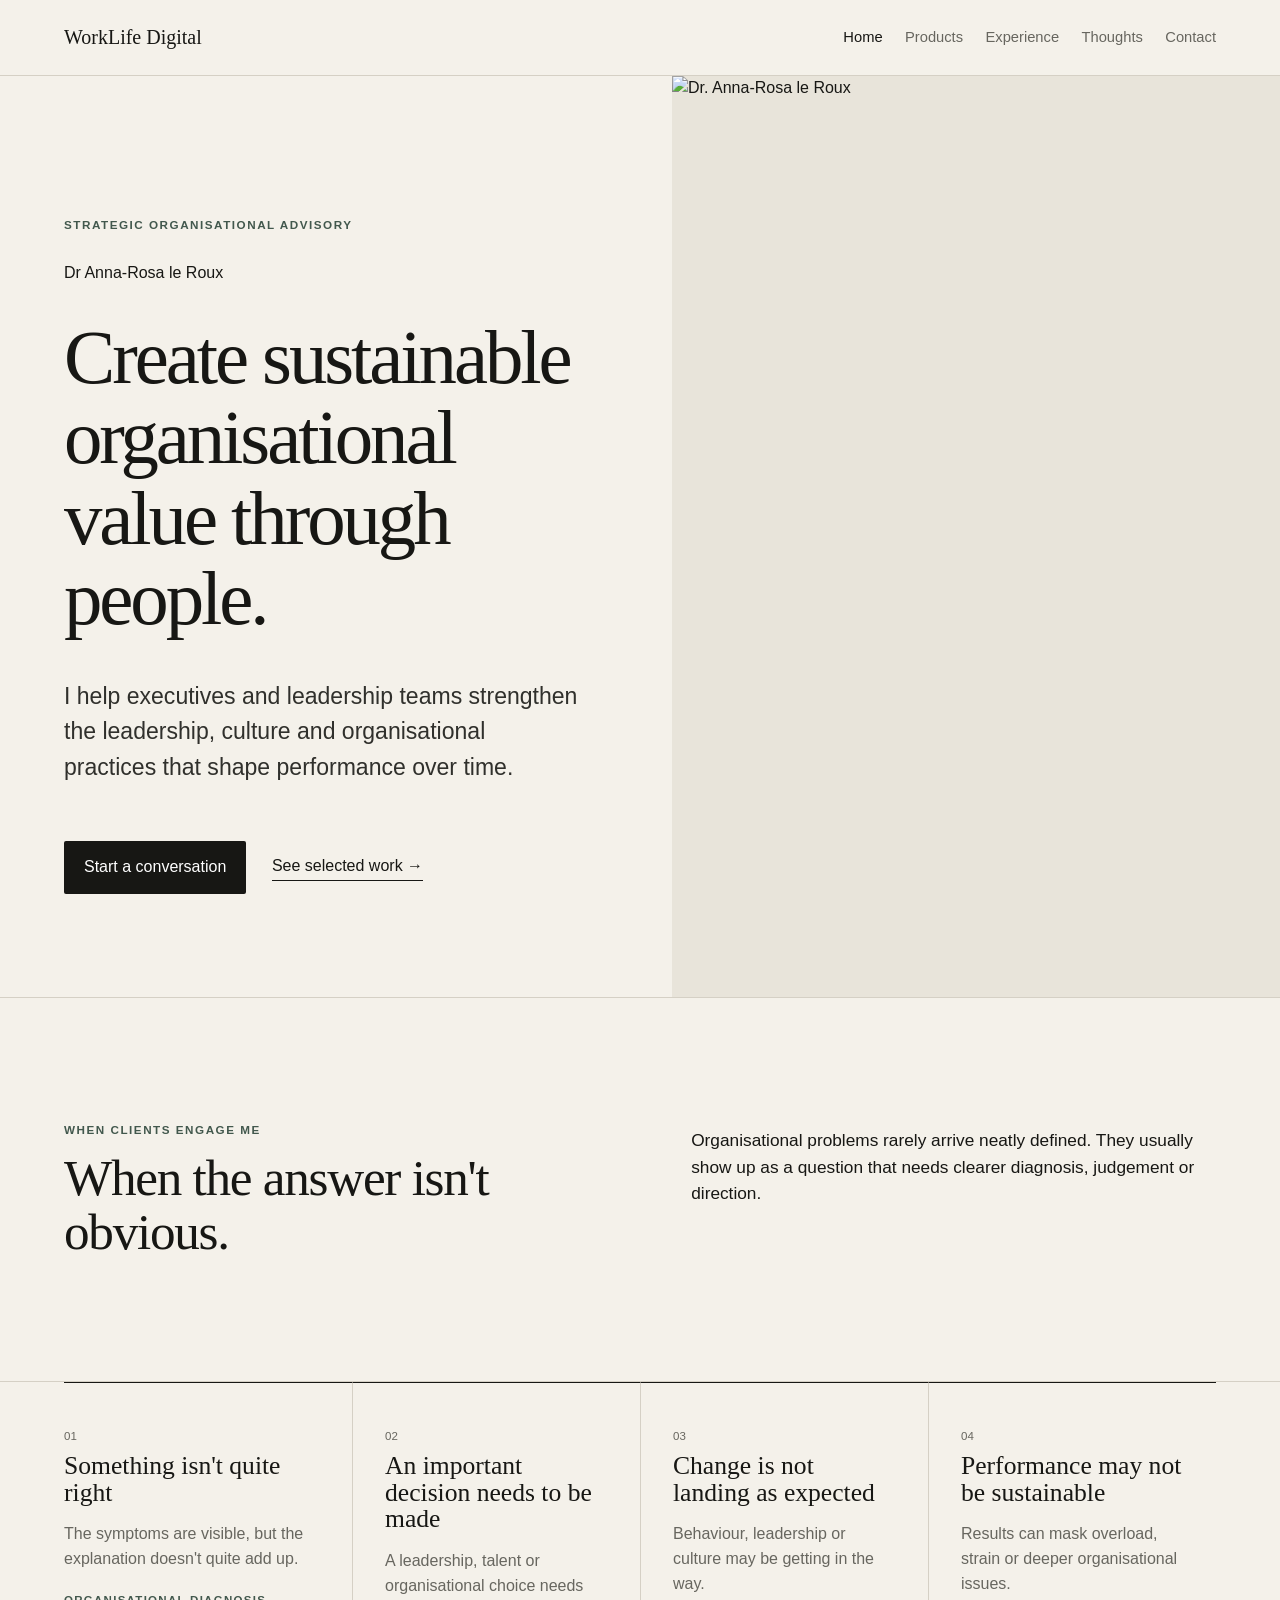
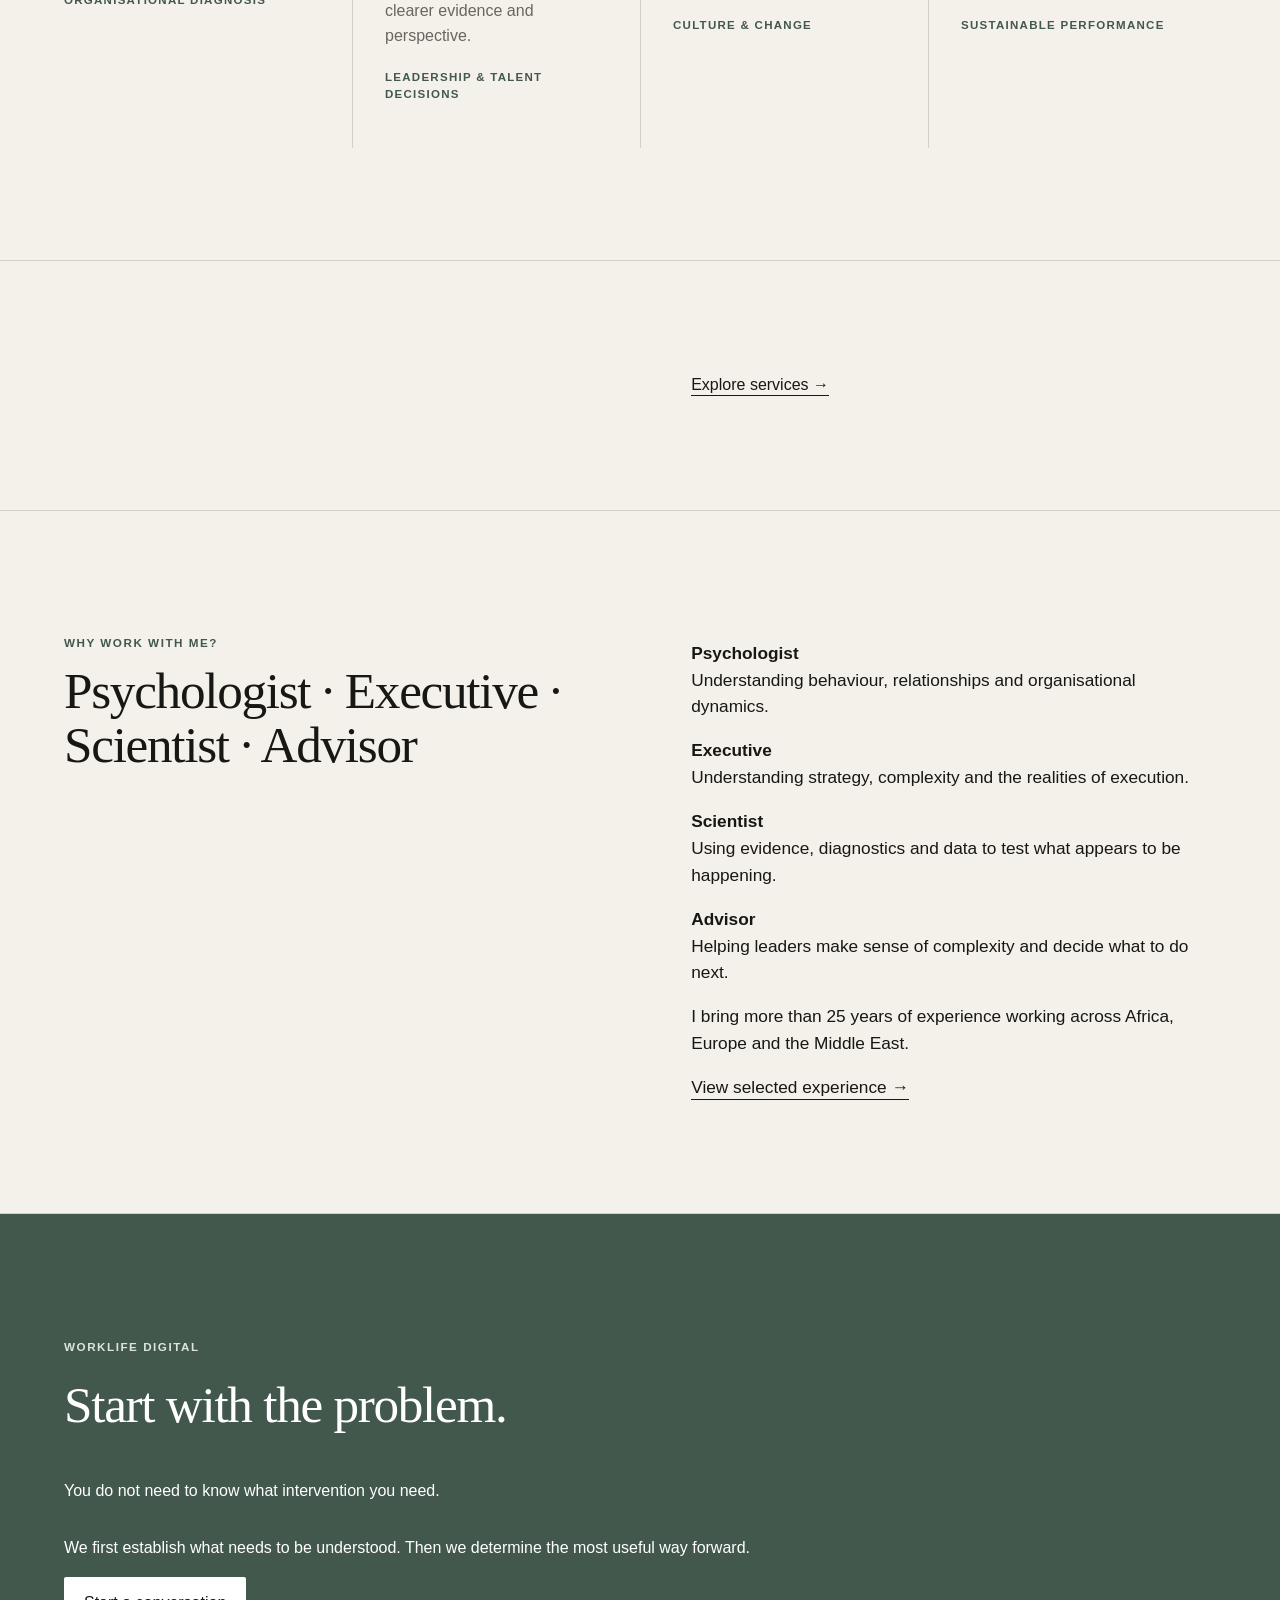
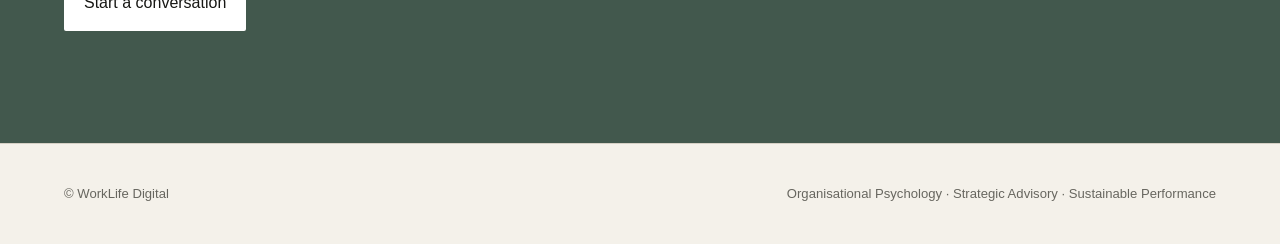
==== commit 444be613: "Add Anna-Rosa name to homepage hero" ====
--- a/index.html
+++ b/index.html
@@ -17,6 +17,7 @@
  <section class="hero">
  <div class="hero-copy">
  <p class="eyebrow">Strategic organisational advisory</p>
+ <p class="hero-name">Dr Anna-Rosa le Roux</p>
  <h1>Create sustainable organisational value through people.</h1>
  <p class="lead">I help executives and leadership teams strengthen the leadership, culture and organisational practices that shape performance over time.</p>
  <div class="actions">
